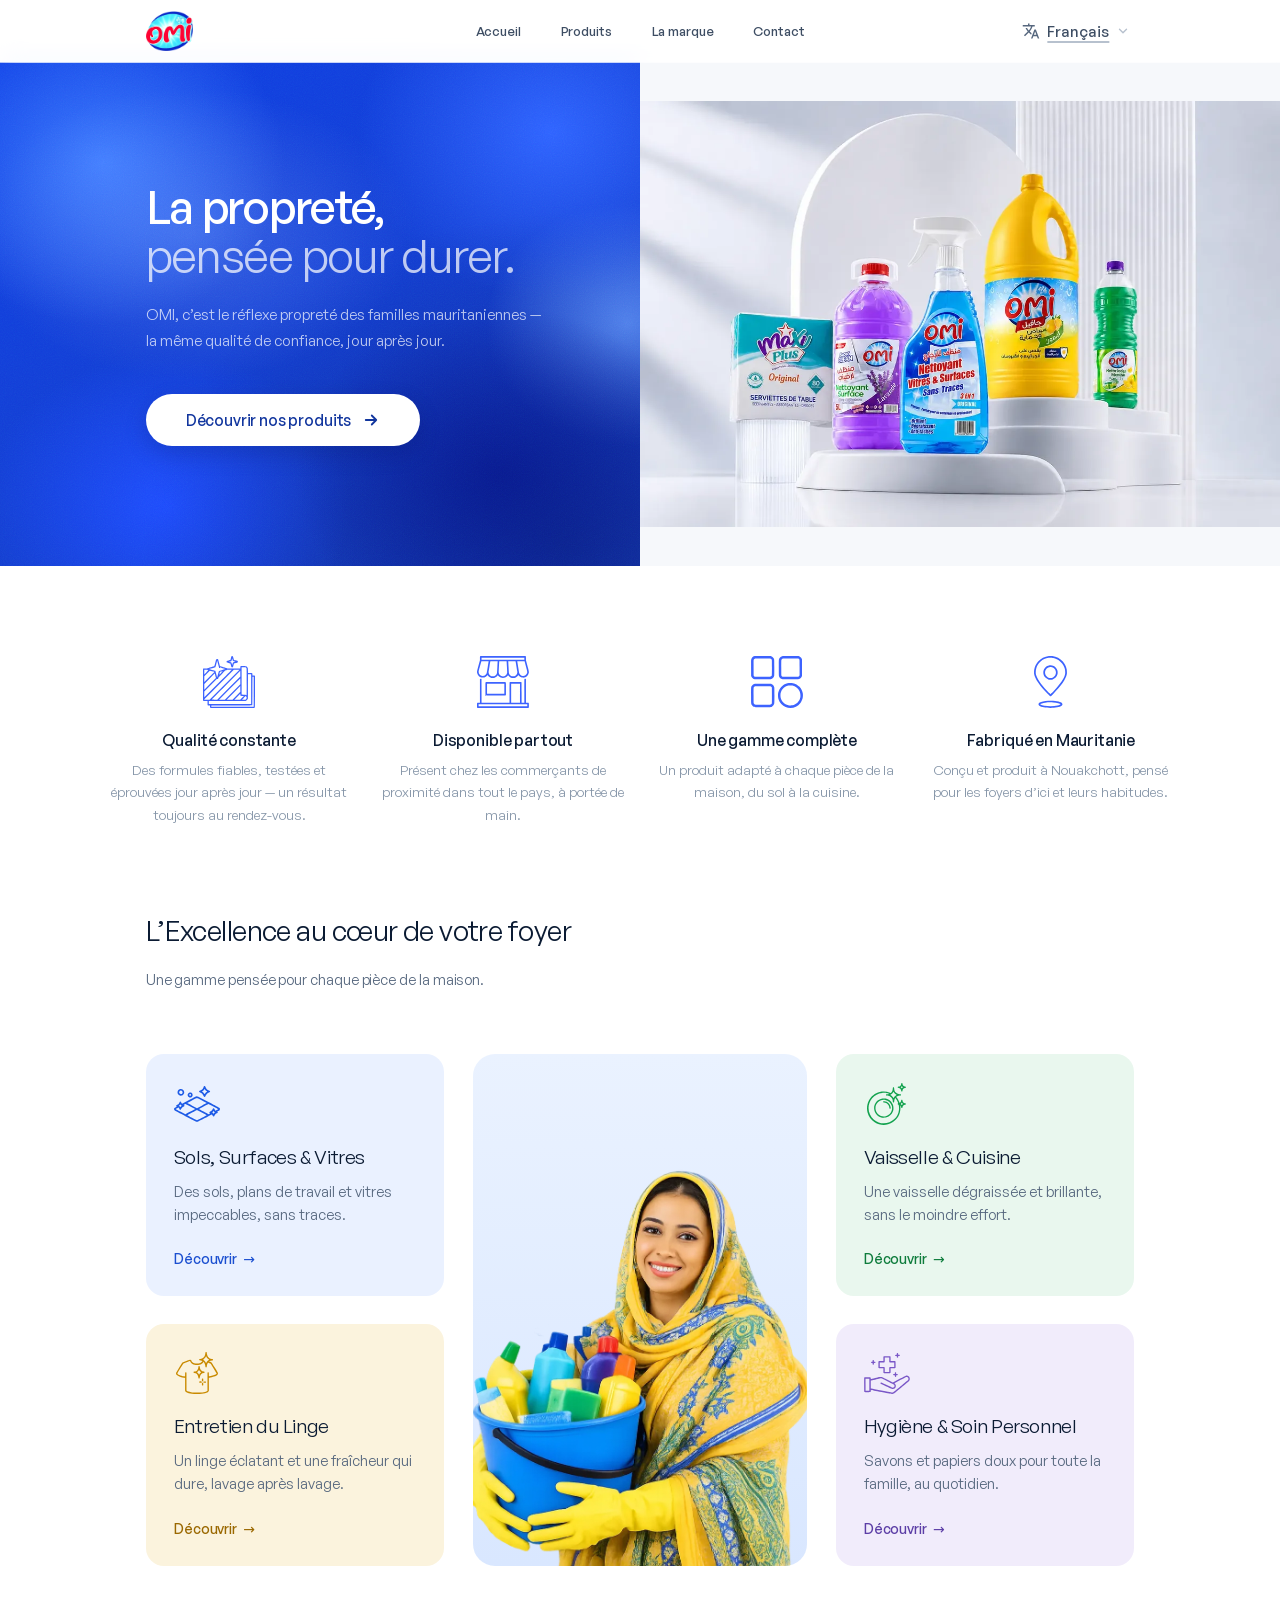
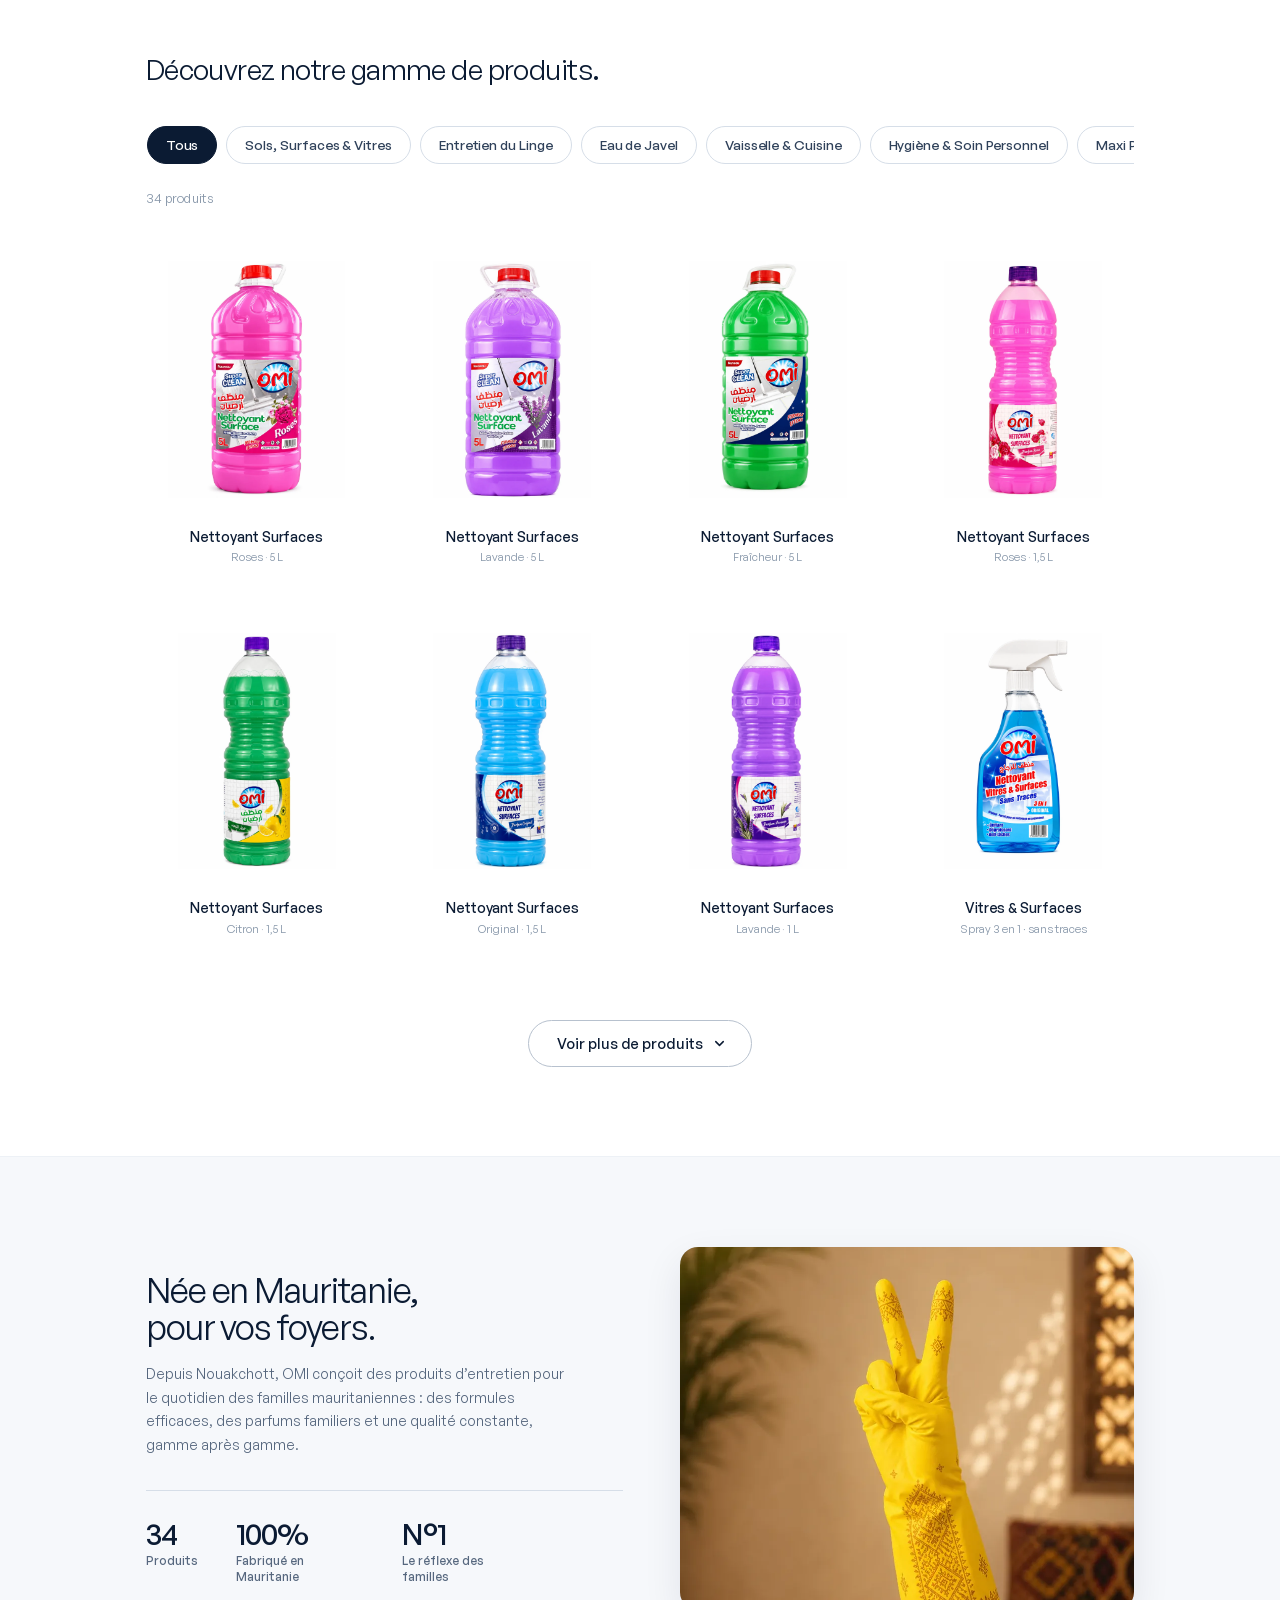
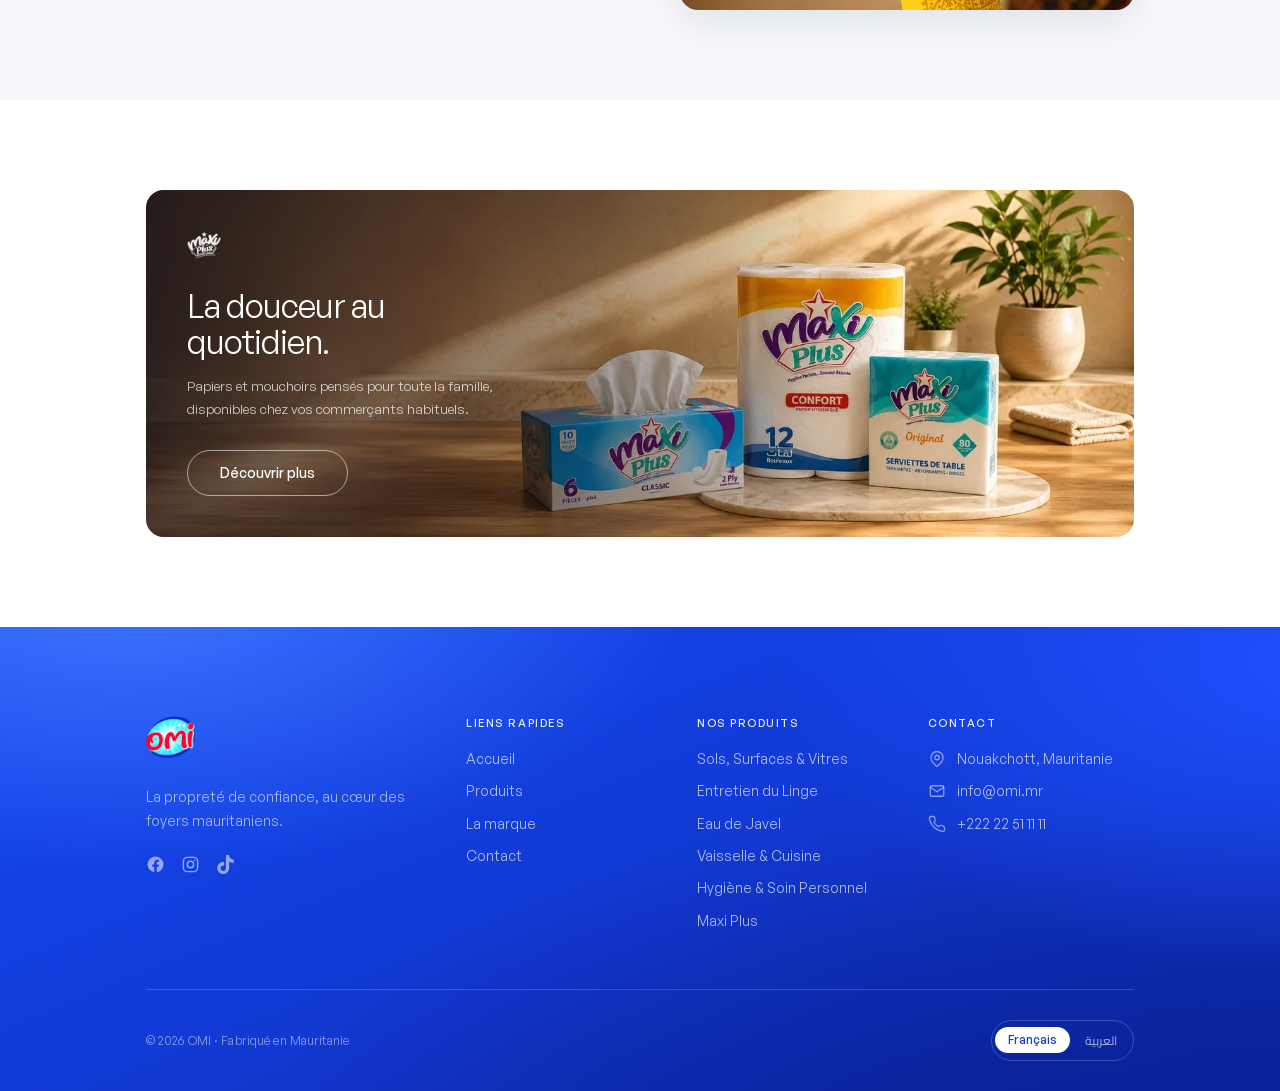
==== index.html @ 46e289f3 "Shelve the product page; move Caractéristiques onto the category pages PRODUCT PAGE -> _archive/ - g" ====
<!DOCTYPE html>
<html lang="fr">
<head>
<meta charset="utf-8">
<meta name="viewport" content="width=device-width, initial-scale=1">
<title>OMI — Accueil</title>
<!-- Fonts self-hosted (@font-face in styles.css). Cairo (Arabic) is subset by
     unicode-range and only downloads once AR is selected — FR visitors, who are
     the default, never fetch it. Removes the old render-blocking Google Fonts. -->
<link rel="preload" href="assets/fonts/general-sans-500.woff2?v=149" as="font" type="font/woff2" crossorigin>
<link rel="preload" href="assets/fonts/general-sans-600.woff2?v=149" as="font" type="font/woff2" crossorigin>
<link rel="preload" href="assets/hero-products.webp?v=149" as="image" fetchpriority="high">
<link rel="stylesheet" href="styles.css?v=149">
</head>
<body>

<!-- ================= NAVBAR ================= -->
<header class="site-header"><div class="wrap">
  <nav class="nav">
    <a href="#" class="nav-logo" aria-label="OMI"><img src="assets/omi-logo-transparent.webp" alt="OMI" width="240" height="203" style="height:40px;width:auto;display:block"></a>
    <div class="nav-links" id="nav-links">
      <a href="#"><span class="fr">Accueil</span><span class="ar">الرئيسية</span></a>
      <a href="#cats"><span class="fr">Produits</span><span class="ar">المنتجات</span></a>
      <a href="marque.html"><span class="fr">La marque</span><span class="ar">العلامة</span></a>
      <a href="contact.html"><span class="fr">Contact</span><span class="ar">اتصل بنا</span></a>
    </div>
    <div class="nav-right">
      <div class="lang" id="lang">
        <button class="lang-trigger" onclick="toggleLang(event)" aria-haspopup="true" aria-expanded="false">
          <svg class="globe" width="18" height="18" viewBox="0 0 24 24" fill="currentColor"><path d="M12.87 15.07l-2.54-2.51.03-.03A17.5 17.5 0 0 0 14.07 6H17V4h-7V2H8v2H1v2h11.17A15 15 0 0 1 9 11.35 15.3 15.3 0 0 1 6.69 8h-2A17 17 0 0 0 7.66 12.56L2.58 17.58 4 19l5-5 3.11 3.11.76-2.04zM18.5 10h-2L12 22h2l1.12-3h4.75L21 22h2l-4.5-12zm-2.62 7l1.62-4.33L19.12 17h-3.24z"/></svg>
          <span id="langLabel">Français</span>
          <svg class="chev" width="14" height="14" viewBox="0 0 24 24" fill="none" stroke="currentColor" stroke-width="2.4" stroke-linecap="round" stroke-linejoin="round"><path d="m6 9 6 6 6-6"/></svg>
        </button>
        <div class="lang-menu" role="menu">
          <button class="lang-opt on" id="opt-fr" onclick="setLang('fr')" role="menuitem">Français</button>
          <button class="lang-opt" id="opt-ar" onclick="setLang('ar')" role="menuitem">العربية</button>
        </div>
      </div>
      <button class="nav-toggle" id="navToggle" aria-label="Menu" aria-expanded="false" aria-controls="nav-links" onclick="toggleMenu(event)"><span></span><span></span><span></span></button>
    </div>
  </nav>
</div></header>

<!-- ================= HERO ================= -->
<section class="hero">
  <div class="hero-copy">
    <div class="inner">
      <h1>
        <span class="fr">La propreté,<br><span class="hl">pensée pour durer.</span></span>
        <span class="ar">النظافة،<br><span class="hl">مصمّمة لتدوم.</span></span>
      </h1>
      <p class="lead">
        <span class="fr">OMI, c’est le réflexe propreté des familles mauritaniennes — la même qualité de confiance, jour après jour.</span>
        <span class="ar">أومي هي عادة النظافة لدى العائلات الموريتانية — الجودة نفسها التي تثق بها، يومًا بعد يوم.</span>
      </p>
      <div class="hero-actions">
        <a href="#cats" class="btn btn-primary"><span class="fr">Découvrir nos produits</span><span class="ar">اكتشف منتجاتنا</span>
          <svg width="18" height="18" viewBox="0 0 24 24" fill="none" stroke="currentColor" stroke-width="2.4" stroke-linecap="round" stroke-linejoin="round"><path d="M5 12h14m-6-6 6 6-6 6"/></svg></a>
      </div>
    </div>
  </div>
  <div class="hero-visual">
    <picture>
      <img class="hero-photo" src="assets/hero-products.webp?v=149" alt="Gamme de produits OMI"
           width="1200" height="799" fetchpriority="high" decoding="async">
    </picture>
  </div>
</section>

<!-- ================= TRUST STRIP (peek carousel on mobile, row on desktop) ================= -->
<section class="trust">
  <div class="trust-inner">
    <div class="trust-track" id="trustTrack">

      <div class="trust-card">
        <span class="trust-icon ti-quality" role="img" aria-label="Qualité constante"></span>
        <h3><span class="fr">Qualité constante</span><span class="ar">جودة ثابتة</span></h3>
        <p><span class="fr">Des formules fiables, testées et éprouvées jour après jour — un résultat toujours au rendez-vous.</span><span class="ar">تركيبات موثوقة، مُختبرة يوماً بعد يوم — نتيجة تكون دائماً في الموعد.</span></p>
      </div>

      <div class="trust-card">
        <span class="trust-icon ti-avail" role="img" aria-label="Disponible partout"></span>
        <h3><span class="fr">Disponible partout</span><span class="ar">متوفّر في كل مكان</span></h3>
        <p><span class="fr">Présent chez les commerçants de proximité dans tout le pays, à portée de main.</span><span class="ar">متوفّر لدى تجار الأحياء في جميع أنحاء البلاد، في متناول يدك.</span></p>
      </div>

      <div class="trust-card">
        <span class="trust-icon ti-range" role="img" aria-label="Une gamme complète"></span>
        <h3><span class="fr">Une gamme complète</span><span class="ar">تشكيلة متكاملة</span></h3>
        <p><span class="fr">Un produit adapté à chaque pièce de la maison, du sol à la cuisine.</span><span class="ar">منتج يناسب كل غرفة في المنزل، من الأرضيات إلى المطبخ.</span></p>
      </div>

      <div class="trust-card">
        <span class="trust-icon ti-made" role="img" aria-label="Fabriqué en Mauritanie"></span>
        <h3><span class="fr">Fabriqué en Mauritanie</span><span class="ar">صناعة موريتانية</span></h3>
        <p><span class="fr">Conçu et produit à Nouakchott, pensé pour les foyers d’ici et leurs habitudes.</span><span class="ar">مصمّم ومُنتَج في نواكشوط، لبيوت هذه الأرض وعاداتها اليومية.</span></p>
      </div>

    </div>
    <div class="trust-dots" id="trustDots" role="tablist" aria-label="Carousel">
      <button class="trust-dot on" data-i="0" role="tab" aria-label="1" aria-selected="true"></button>
      <button class="trust-dot" data-i="1" role="tab" aria-label="2" aria-selected="false"></button>
      <button class="trust-dot" data-i="2" role="tab" aria-label="3" aria-selected="false"></button>
      <button class="trust-dot" data-i="3" role="tab" aria-label="4" aria-selected="false"></button>
    </div>
  </div>
</section>

<!-- ================= SERVICES / CATEGORIES ================= -->
<section class="services"><div class="wrap">
  <h2><span class="fr">L’Excellence au cœur de votre foyer</span><span class="ar">التميّز في قلب منزلك</span></h2>
  <div class="services-eyebrow"><span class="fr">Une gamme pensée pour chaque pièce de la maison.</span><span class="ar">تشكيلة مصمّمة لكل غرفة في المنزل.</span></div>

  <div class="services-grid">
    <div class="svc-col">
      <div class="svc-card c-blue">
        <span class="svc-icon ic-floor" role="img" aria-label="Sols, surfaces et vitres"></span>
        <h3><span class="fr">Sols, Surfaces &amp; Vitres</span><span class="ar">الأرضيات والأسطح والزجاج</span></h3>
        <p><span class="fr">Des sols, plans de travail et vitres impeccables, sans traces.</span><span class="ar">أرضيات وأسطح وزجاج نظيفة تمامًا، بدون آثار.</span></p>
        <a href="categorie.html?cat=sols-surfaces-vitres" class="svc-more"><span class="fr">Découvrir</span><span class="ar">اكتشف</span></a>
      </div>
      <div class="svc-card c-gold">
        <span class="svc-icon ic-linge" role="img" aria-label="Entretien du linge"></span>
        <h3><span class="fr">Entretien du Linge</span><span class="ar">العناية بالملابس</span></h3>
        <p><span class="fr">Un linge éclatant et une fraîcheur qui dure, lavage après lavage.</span><span class="ar">غسيل ناصع ونضارة تدوم، غسلة بعد غسلة.</span></p>
        <a href="categorie.html?cat=entretien-du-linge" class="svc-more"><span class="fr">Découvrir</span><span class="ar">اكتشف</span></a>
      </div>
    </div>

    <div class="svc-center">
      <img src="assets/woman-bucket.webp" alt="Femme mauritanienne tenant un seau de produits OMI" width="757" height="900" loading="lazy" decoding="async">
    </div>

    <div class="svc-col">
      <div class="svc-card c-green">
        <span class="svc-icon ic-vaisselle" role="img" aria-label="Vaisselle et cuisine"></span>
        <h3><span class="fr">Vaisselle &amp; Cuisine</span><span class="ar">الأواني والمطبخ</span></h3>
        <p><span class="fr">Une vaisselle dégraissée et brillante, sans le moindre effort.</span><span class="ar">أوانٍ نظيفة ولامعة، دون أي مجهود.</span></p>
        <a href="categorie.html?cat=vaisselle-cuisine" class="svc-more"><span class="fr">Découvrir</span><span class="ar">اكتشف</span></a>
      </div>
      <div class="svc-card c-lavender">
        <span class="svc-icon ic-hygiene" role="img" aria-label="Hygiène et soin personnel"></span>
        <h3><span class="fr">Hygiène &amp; Soin Personnel</span><span class="ar">النظافة والعناية الشخصية</span></h3>
        <p><span class="fr">Savons et papiers doux pour toute la famille, au quotidien.</span><span class="ar">صابون وورق ناعم لكل أفراد العائلة، كل يوم.</span></p>
        <a href="categorie.html?cat=hygiene-soin-personnel" class="svc-more"><span class="fr">Découvrir</span><span class="ar">اكتشف</span></a>
      </div>
    </div>
  </div>
</div></section>

<!-- ================= PRODUCT RANGE (filter + cards rendered from data.js) ================= -->
<section class="range" id="cats"><div class="wrap">
  <h2><span class="fr">Découvrez notre gamme de produits.</span><span class="ar">اكتشف تشكيلة منتجاتنا.</span></h2>

  <div class="tabs" id="tabs" role="tablist"></div>

  <p class="range-count" id="rangeCount"></p>

  <div id="panels"></div>
</div></section>

<!-- ================= SHOWCASE — La marque OMI ================= -->
<section class="showcase">
  <div class="wrap">
    <div class="showcase-grid">
      <div class="showcase-copy">
        <h2><span class="fr">Née en Mauritanie,<br>pour vos foyers.</span><span class="ar">وُلدت في موريتانيا،<br>من أجل بيوتكم.</span></h2>
        <p class="body"><span class="fr">Depuis Nouakchott, OMI conçoit des produits d’entretien pour le quotidien des familles mauritaniennes : des formules efficaces, des parfums familiers et une qualité constante, gamme après gamme.</span><span class="ar">من نواكشوط، تصمّم أومي منتجات عناية ليوميات العائلات الموريتانية: تركيبات فعّالة، وعطور مألوفة، وجودة ثابتة، تشكيلةً بعد تشكيلة.</span></p>
        <div class="brand-stats">
          <div class="stat">
            <span class="stat-num" id="statCount">31</span>
            <span class="stat-label"><span class="fr">Produits</span><span class="ar">منتج</span></span>
          </div>
          <div class="stat">
            <span class="stat-num">100%</span>
            <span class="stat-label"><span class="fr">Fabriqué en Mauritanie</span><span class="ar">صناعة موريتانية</span></span>
          </div>
          <div class="stat">
            <span class="stat-num">N°1</span>
            <span class="stat-label"><span class="fr">Le réflexe des familles</span><span class="ar">خيار العائلات</span></span>
          </div>
        </div>
      </div>
      <div class="showcase-photo">
        <img src="assets/glove-peace.webp" alt="Gant de ménage jaune à motif traditionnel, utilisé pour l’entretien de la maison" width="900" height="900" loading="lazy" decoding="async">
      </div>
    </div>
  </div>
</section>

<!-- ========== MAXIPLUS — contained sibling-brand banner ========== -->
<section class="mx"><div class="wrap">
  <div class="mx-banner">
    <div class="mx-copy">
      <img class="mx-logo" src="assets/maxiplus-logo.webp" alt="Maxiplus" width="180" height="146" loading="lazy" decoding="async">
      <h2><span class="fr">La douceur au quotidien.</span><span class="ar">نعومة كل يوم.</span></h2>
      <p><span class="fr">Papiers et mouchoirs pensés pour toute la famille, disponibles chez vos commerçants habituels.</span><span class="ar">ورق ومناديل مصمّمة لكل العائلة، متوفّرة لدى تجاركم المعتادين.</span></p>
      <a href="categorie.html?cat=maxiplus" class="btn mx-btn"><span class="fr">Découvrir plus</span><span class="ar">اكتشف المزيد</span></a>
    </div>
    <div class="mx-media" aria-hidden="true"></div>
  </div>
</div></section>

<!-- ================= FOOTER ================= -->
<footer class="footer"><div class="wrap">
  <div class="foot-main">

    <div class="foot-brand">
      <a href="#" class="foot-logo" aria-label="OMI"><img src="assets/omi-logo-transparent.webp" alt="OMI" width="240" height="203" loading="lazy"></a>
      <p class="foot-tag"><span class="fr">La propreté de confiance, au cœur des foyers mauritaniens.</span><span class="ar">نظافة موثوقة، في قلب البيوت الموريتانية.</span></p>
      <div class="foot-social">
        <a href="https://web.facebook.com/profile.php?id=61557716205802&amp;mibextid=LQQJ4d&amp;_rdc=1&amp;_rdr" target="_blank" rel="noopener noreferrer" aria-label="Facebook"><svg viewBox="0 0 24 24" fill="currentColor"><path d="M22 12a10 10 0 1 0-11.56 9.88v-6.99H7.9V12h2.54V9.8c0-2.5 1.49-3.89 3.77-3.89 1.09 0 2.24.2 2.24.2v2.46h-1.26c-1.24 0-1.63.77-1.63 1.56V12h2.78l-.45 2.89h-2.33v6.99A10 10 0 0 0 22 12z"/></svg></a>
        <a href="https://www.instagram.com/omiibdaemr" target="_blank" rel="noopener noreferrer" aria-label="Instagram"><svg viewBox="0 0 24 24" fill="none" stroke="currentColor" stroke-width="1.8"><rect x="3" y="3" width="18" height="18" rx="5"/><circle cx="12" cy="12" r="4"/><circle cx="17.4" cy="6.6" r="1" fill="currentColor" stroke="none"/></svg></a>
        <a href="https://www.tiktok.com/@omirim1" target="_blank" rel="noopener noreferrer" aria-label="TikTok"><svg viewBox="0 0 24 24" fill="currentColor"><path d="M12.525.02c1.31-.02 2.61-.01 3.91-.02.08 1.53.63 3.09 1.75 4.17 1.12 1.11 2.7 1.62 4.24 1.79v4.03c-1.44-.05-2.89-.35-4.2-.97-.57-.26-1.1-.59-1.62-.93-.01 2.92.01 5.84-.02 8.75-.08 1.4-.54 2.79-1.35 3.94-1.31 1.92-3.58 3.17-5.91 3.21-1.43.08-2.86-.31-4.08-1.03-2.02-1.19-3.44-3.37-3.65-5.71-.02-.5-.03-1-.01-1.49.18-1.9 1.12-3.72 2.58-4.96 1.66-1.44 3.98-2.13 6.15-1.72.02 1.48-.04 2.96-.04 4.44-.99-.32-2.15-.23-3.02.37-.63.41-1.11 1.04-1.36 1.75-.21.51-.15 1.07-.14 1.61.24 1.64 1.82 3.02 3.5 2.87 1.12-.01 2.19-.66 2.77-1.61.19-.33.4-.67.41-1.06.1-1.79.06-3.57.07-5.36.01-4.03-.01-8.05.02-12.07z"/></svg></a>
      </div>
    </div>

    <div class="foot-col">
      <h4><span class="fr">Liens rapides</span><span class="ar">روابط سريعة</span></h4>
      <ul>
        <li><a href="#"><span class="fr">Accueil</span><span class="ar">الرئيسية</span></a></li>
        <li><a href="#cats"><span class="fr">Produits</span><span class="ar">المنتجات</span></a></li>
        <li><a href="marque.html"><span class="fr">La marque</span><span class="ar">العلامة</span></a></li>
        <li><a href="contact.html"><span class="fr">Contact</span><span class="ar">اتصل بنا</span></a></li>
      </ul>
    </div>

    <div class="foot-col">
      <h4><span class="fr">Nos produits</span><span class="ar">منتجاتنا</span></h4>
      <ul>
        <li><a href="#cats" onclick="gotoCat(1)"><span class="fr">Sols, Surfaces &amp; Vitres</span><span class="ar">الأرضيات والأسطح والزجاج</span></a></li>
        <li><a href="#cats" onclick="gotoCat(2)"><span class="fr">Entretien du Linge</span><span class="ar">العناية بالملابس</span></a></li>
        <li><a href="#cats" onclick="gotoCat(3)"><span class="fr">Eau de Javel</span><span class="ar">ماء جافيل</span></a></li>
        <li><a href="#cats" onclick="gotoCat(4)"><span class="fr">Vaisselle &amp; Cuisine</span><span class="ar">الأواني والمطبخ</span></a></li>
        <li><a href="#cats" onclick="gotoCat(5)"><span class="fr">Hygiène &amp; Soin Personnel</span><span class="ar">النظافة والعناية الشخصية</span></a></li>
        <li><a href="#cats" onclick="gotoCat(6)"><span class="fr">Maxi Plus</span><span class="ar">ماكسي بلس</span></a></li>
      </ul>
    </div>

    <div class="foot-col foot-col-contact">
      <h4><span class="fr">Contact</span><span class="ar">اتصل بنا</span></h4>
      <ul>
        <li class="foot-ci">
          <span class="foot-ci-ic"><svg viewBox="0 0 24 24" fill="none" stroke="currentColor" stroke-width="1.7" stroke-linecap="round" stroke-linejoin="round"><path d="M20 10c0 6-8 12-8 12s-8-6-8-12a8 8 0 0 1 16 0z"/><circle cx="12" cy="10" r="3"/></svg></span>
          <span class="fr">Nouakchott, Mauritanie</span><span class="ar">نواكشوط، موريتانيا</span>
        </li>
        <li class="foot-ci">
          <span class="foot-ci-ic"><svg viewBox="0 0 24 24" fill="none" stroke="currentColor" stroke-width="1.7" stroke-linecap="round" stroke-linejoin="round"><rect x="3" y="5" width="18" height="14" rx="2"/><path d="m3 7 9 6 9-6"/></svg></span>
          <a href="mailto:info@omi.mr" dir="ltr">info@omi.mr</a>
        </li>
        <li class="foot-ci">
          <span class="foot-ci-ic"><svg viewBox="0 0 24 24" fill="none" stroke="currentColor" stroke-width="1.7" stroke-linecap="round" stroke-linejoin="round"><path d="M22 16.9v3a2 2 0 0 1-2.2 2 19.8 19.8 0 0 1-8.6-3.1 19.5 19.5 0 0 1-6-6A19.8 19.8 0 0 1 2 4.2 2 2 0 0 1 4 2h3a2 2 0 0 1 2 1.7c.1.9.3 1.8.6 2.6a2 2 0 0 1-.5 2.1L8 9.6a16 16 0 0 0 6 6l1.2-1.1a2 2 0 0 1 2.1-.5c.8.3 1.7.5 2.6.6a2 2 0 0 1 1.7 2z"/></svg></span>
          <a href="tel:+22222511111" dir="ltr">+222 22 51 11 11</a>
        </li>
      </ul>
    </div>

  </div>

  <div class="foot-bar">
    <p class="foot-copy"><span class="fr">© 2026 OMI · Fabriqué en Mauritanie</span><span class="ar">© 2026 أومي · صناعة موريتانية</span></p>
    <div class="foot-bar-right">
      <div class="foot-lang">
        <button id="foot-fr" class="on" onclick="setLang('fr')">Français</button>
        <button id="foot-ar" onclick="setLang('ar')">العربية</button>
      </div>
    </div>
  </div>
</div></footer>

<script src="data.js?v=149"></script>
<script src="app.js?v=149"></script>
</body>
</html>
---- styles.css ----
/* General Sans — self-hosted from our own domain (Fontshare CDN is unreliable
   on some networks). ?v query busts any stale/failed font cache. */
@font-face{font-family:'General Sans';src:url('assets/fonts/general-sans-400.woff2?v=149') format('woff2');font-weight:400;font-style:normal;font-display:swap}
@font-face{font-family:'General Sans';src:url('assets/fonts/general-sans-500.woff2?v=149') format('woff2');font-weight:500;font-style:normal;font-display:swap}
@font-face{font-family:'General Sans';src:url('assets/fonts/general-sans-600.woff2?v=149') format('woff2');font-weight:600;font-style:normal;font-display:swap}
@font-face{font-family:'General Sans';src:url('assets/fonts/general-sans-700.woff2?v=149') format('woff2');font-weight:700;font-style:normal;font-display:swap}

/* Cairo (Arabic) — self-hosted variable font, was a render-blocking Google Fonts
   request on every page (including FR, which never uses it). 3 subset files;
   font-weight range 400 700 = the weights we actually use. */
@font-face{font-family:'Cairo';src:url('assets/fonts/cairo-arabic.woff2?v=149') format('woff2');font-weight:400 700;font-style:normal;font-display:swap;unicode-range:U+0600-06FF,U+0750-077F,U+0870-088E,U+0890-0891,U+0897-08E1,U+08E3-08FF,U+200C-200E,U+2010-2011,U+204F,U+2E41,U+FB50-FDFF,U+FE70-FE74,U+FE76-FEFC,U+102E0-102FB,U+10E60-10E7E,U+10EC2-10EC4,U+10EFC-10EFF,U+1EE00-1EE03,U+1EE05-1EE1F,U+1EE21-1EE22,U+1EE24,U+1EE27,U+1EE29-1EE32,U+1EE34-1EE37,U+1EE39,U+1EE3B,U+1EE42,U+1EE47,U+1EE49,U+1EE4B,U+1EE4D-1EE4F,U+1EE51-1EE52,U+1EE54,U+1EE57,U+1EE59,U+1EE5B,U+1EE5D,U+1EE5F,U+1EE61-1EE62,U+1EE64,U+1EE67-1EE6A,U+1EE6C-1EE72,U+1EE74-1EE77,U+1EE79-1EE7C,U+1EE7E,U+1EE80-1EE89,U+1EE8B-1EE9B,U+1EEA1-1EEA3,U+1EEA5-1EEA9,U+1EEAB-1EEBB,U+1EEF0-1EEF1}
@font-face{font-family:'Cairo';src:url('assets/fonts/cairo-latin.woff2?v=149') format('woff2');font-weight:400 700;font-style:normal;font-display:swap;unicode-range:U+0000-00FF,U+0131,U+0152-0153,U+02BB-02BC,U+02C6,U+02DA,U+02DC,U+0304,U+0308,U+0329,U+2000-206F,U+20AC,U+2122,U+2191,U+2193,U+2212,U+2215,U+FEFF,U+FFFD}
@font-face{font-family:'Cairo';src:url('assets/fonts/cairo-latin-ext.woff2?v=149') format('woff2');font-weight:400 700;font-style:normal;font-display:swap;unicode-range:U+0100-02BA,U+02BD-02C5,U+02C7-02CC,U+02CE-02D7,U+02DD-02FF,U+0304,U+0308,U+0329,U+1D00-1DBF,U+1E00-1E9F,U+1EF2-1EFF,U+2020,U+20A0-20AB,U+20AD-20C0,U+2113,U+2C60-2C7F,U+A720-A7FF}

:root{
  --ink-900:#0B1B33; --ink-700:#2F415A; --ink-600:#3d4d63; --ink-500:#56677E;
  --ink-400:#8595a8; --ink-300:#B7C1CE; --ink-200:#D6DEE8; --ink-100:#EDF1F6; --ink-50:#F6F8FB;
  --omi-navy:#0C1FB8; --omi-red:#ED0334; --omi-cyan:#17B7E6; --omi-cyan-deep:#0E8FC4;
  --font:'Cairo',system-ui,'Segoe UI',sans-serif;
  --font-display:'General Sans','Cairo',system-ui,sans-serif;
  --radius-sm:8px; --radius-md:14px; --radius-lg:20px; --radius-pill:999px;
  --shadow-sm:0 2px 10px rgba(11,27,51,.06);
  --shadow-md:0 12px 30px rgba(11,27,51,.10);
  --shadow-lg:0 20px 50px rgba(11,27,51,.12);
  --dur-fast:140ms; --dur-base:240ms; --ease-out:cubic-bezier(.22,.61,.36,1);
  --nav-h:62px;
  /* consistent vertical rhythm between sections */
  --sec:clamp(64px,7vw,108px);
}
*{box-sizing:border-box;-webkit-tap-highlight-color:transparent}
html{scroll-behavior:smooth;overflow-x:hidden}
body{margin:0;padding-top:var(--nav-h);font-family:var(--font);color:var(--ink-700);background:#fff;-webkit-font-smoothing:antialiased;overflow-x:hidden}
.wrap{max-width:1520px;margin:0 auto;padding:0 clamp(24px,11.38vw,173px)}
a{text-decoration:none;color:var(--omi-navy)}
a:hover{color:var(--omi-cyan-deep)}
.ar{display:none}
[dir="rtl"] .fr{display:none}
[dir="rtl"] .ar{display:inline}

/* ================= NAVBAR ================= */
.site-header{position:fixed;top:0;left:0;right:0;z-index:100;background:rgba(255,255,255,.55);backdrop-filter:blur(12px) saturate(1.4);-webkit-backdrop-filter:blur(12px) saturate(1.4);border-bottom:1px solid transparent;transform:translateY(0);transition:transform .45s cubic-bezier(.16,1,.3,1),background .35s,border-color .35s,box-shadow .35s}
.site-header.hide{transform:translateY(-100%)}
.site-header.scrolled{background:rgba(255,255,255,.82);border-bottom-color:var(--ink-100);box-shadow:var(--shadow-sm)}
.nav{display:grid;grid-template-columns:1fr auto 1fr;align-items:center;height:var(--nav-h);gap:24px;direction:ltr}
/* Arabic: mirror the whole bar — logo to the right, lang + burger to the left.
   justify-self start/end are logical, so they follow automatically. */
[dir="rtl"] .nav{direction:rtl}
.nav-logo{justify-self:start;display:inline-flex}
.nav-links{justify-self:center;display:flex;gap:40px;align-items:center;font-family:var(--font-display);font-weight:500;font-size:13px;letter-spacing:-.01em}
[dir="rtl"] .nav-links{font-family:var(--font);font-weight:500;font-size:14px}
.nav-links a{color:var(--ink-600);transition:color var(--dur-fast) var(--ease-out)}
.nav-links a:hover{color:var(--omi-navy)}
.nav-m{display:none}                 /* rich drawer extras: mobile-only */
.nav-m-sub,.nav-m-caret{display:none}/* accordion parts: mobile-only */
html.nav-locked{overflow:hidden}     /* freeze the page while the drawer is open */
@keyframes navItemIn{from{opacity:0;transform:translateY(10px)}to{opacity:1;transform:none}}
.nav-right{justify-self:end;display:flex;align-items:center;gap:10px}
.lang{position:relative;font-family:var(--font-display)}
.lang-trigger{display:inline-flex;align-items:center;gap:7px;background:transparent;border:0;padding:8px 4px;cursor:pointer;font-family:inherit;font-weight:500;font-size:15px;color:var(--ink-600);transition:color var(--dur-fast) var(--ease-out)}
.lang-trigger:hover,.lang.open .lang-trigger{color:var(--ink-900)}
.lang-trigger #langLabel{text-decoration:underline;text-underline-offset:4px;text-decoration-thickness:1.5px;text-decoration-color:var(--ink-300)}
.lang-trigger:hover #langLabel{text-decoration-color:var(--omi-navy)}
.lang-trigger .globe{color:var(--ink-500);flex:none}
.lang-trigger .chev{color:var(--ink-300);transition:transform var(--dur-base) var(--ease-out)}
.lang.open .lang-trigger .chev{transform:rotate(180deg)}
.lang-menu{position:absolute;top:calc(100% + 12px);inset-inline-end:0;min-width:150px;background:#fff;border:1px solid var(--ink-100);border-radius:var(--radius-md);box-shadow:var(--shadow-lg);padding:5px;opacity:0;visibility:hidden;transform:translateY(-6px);transform-origin:top var(--menu-origin,right);transition:opacity var(--dur-base) var(--ease-out),transform var(--dur-base) var(--ease-out),visibility var(--dur-base)}
.lang.open .lang-menu{opacity:1;visibility:visible;transform:translateY(0)}
.lang-opt{display:flex;width:100%;align-items:center;padding:9px 12px;border:0;background:transparent;border-radius:var(--radius-sm);cursor:pointer;font-family:inherit;font-weight:500;font-size:14.5px;color:var(--ink-600);text-align:start;transition:background var(--dur-fast),color var(--dur-fast)}
.lang-opt:hover{background:var(--ink-50);color:var(--ink-900)}
.lang-opt.on{color:var(--ink-900);font-weight:500}
[dir="rtl"] .lang-menu{--menu-origin:left}
/* hamburger toggle — hidden on desktop, shown on mobile */
.nav-toggle{display:none;position:relative;width:40px;height:40px;flex:none;border:0;background:transparent;
  cursor:pointer;padding:0;align-items:center;justify-content:center}
.nav-toggle span{position:absolute;left:9px;right:9px;height:2px;border-radius:2px;background:var(--ink-700);
  transition:transform var(--dur-base) var(--ease-out),opacity var(--dur-fast) var(--ease-out)}
.nav-toggle span:nth-child(1){top:13px}
.nav-toggle span:nth-child(2){top:19px}
.nav-toggle span:nth-child(3){top:25px}
.site-header.menu-open .nav-toggle span:nth-child(1){transform:translateY(6px) rotate(45deg)}
.site-header.menu-open .nav-toggle span:nth-child(2){opacity:0}
.site-header.menu-open .nav-toggle span:nth-child(3){transform:translateY(-6px) rotate(-45deg)}

/* ================= HERO (single continuous canvas — blue dissolves into white) ================= */
.hero{position:relative;display:grid;grid-template-columns:1fr 1fr;direction:ltr;
  min-height:clamp(420px,56vh,600px)}

/* left: premium royal-blue copy panel */
.hero-copy{position:relative;overflow:hidden;display:flex;flex-direction:column;justify-content:center;
  background-color:#173DBF;
  background-image:
    radial-gradient(46% 52% at 16% 20%, #3A78FF 0%, rgba(58,120,255,0) 62%),
    radial-gradient(50% 55% at 86% 14%, #2E63FF 0%, rgba(46,99,255,0) 60%),
    radial-gradient(55% 58% at 78% 82%, #0B1FA8 0%, rgba(11,31,168,0) 58%),
    radial-gradient(48% 50% at 26% 88%, #1E4DFF 0%, rgba(30,77,255,0) 60%),
    radial-gradient(40% 44% at 98% 52%, #5A90FF 0%, rgba(90,144,255,0) 55%),
    linear-gradient(150deg,#0F3FE6 0%,#173DBF 100%);
  color:#fff;
  padding-top:clamp(56px,7vw,76px);padding-bottom:clamp(56px,7vw,76px);
  padding-right:clamp(40px,4vw,72px);
  padding-left:calc(max((100vw - 1520px) / 2, 0px) + clamp(24px,11.38vw,173px))}
[dir="rtl"] .hero-copy{direction:rtl;text-align:right}
/* Arabic: mirror the two panels — copy on the right, photo on the left.
   (.hero forces direction:ltr, so RTL has to opt back in.) */
[dir="rtl"] .hero{direction:rtl}
@media(min-width:1024px){
  /* mirror the copy panel's asymmetric gutter so the text still lines up
     with the site's content edge, now on the right */
  [dir="rtl"] .hero-copy{
    padding-right:calc(max((100vw - 1520px) / 2, 0px) + clamp(24px,11.38vw,173px));
    padding-left:clamp(40px,4vw,72px)}
  /* mirror the photo crop to keep the same composition after the flip */
  [dir="rtl"] .hero-photo{object-position:36% center}
}
@media(max-width:1023px){
  /* stacked layout: keep the copy centred like the French version */
  [dir="rtl"] .hero-copy{text-align:center}
}
/* soft light bloom behind headline */
.hero-copy::before{content:"";position:absolute;inset:0;pointer-events:none;z-index:0;
  background:
    radial-gradient(58% 48% at 30% 34%, rgba(150,185,255,.28) 0%, rgba(150,185,255,0) 60%),
    radial-gradient(120% 120% at 88% 96%, rgba(4,17,92,.42) 0%, rgba(4,17,92,0) 55%)}
/* ambient vignette + fine grain */
.hero-copy::after{content:"";position:absolute;inset:0;pointer-events:none;z-index:1;
  background-image:
    radial-gradient(130% 130% at 50% 50%, rgba(0,0,0,0) 62%, rgba(3,13,74,.30) 100%),
    url("data:image/svg+xml,%3Csvg xmlns='http://www.w3.org/2000/svg' width='140' height='140'%3E%3Cfilter id='n'%3E%3CfeTurbulence type='fractalNoise' baseFrequency='0.9' numOctaves='2' stitchTiles='stitch'/%3E%3C/filter%3E%3Crect width='100%25' height='100%25' filter='url(%23n)' opacity='0.5'/%3E%3C/svg%3E");
  background-size:auto, 140px 140px;
  mix-blend-mode:soft-light;opacity:.5}
.hero-copy .inner{position:relative;z-index:3;width:100%;max-width:440px;display:flex;flex-direction:column}
.hero-copy .hero-actions{margin-top:clamp(30px,3.2vw,40px)}
.hero-copy h1{font-family:var(--font-display);font-weight:500;font-size:clamp(38px,3.6vw,54px);line-height:1.06;letter-spacing:-.028em;color:#fff;margin:0}
.hero-copy h1 .hl{color:#fff;opacity:.72;font-weight:400}
[dir="rtl"] .hero-copy h1{font-family:var(--font);font-weight:500;line-height:1.2;letter-spacing:-.01em}
.hero-copy .lead{font-family:var(--font-display);font-size:clamp(15px,.95vw,16.5px);font-weight:400;line-height:1.72;color:rgba(255,255,255,.72);margin:22px 0 0;max-width:400px}
[dir="rtl"] .hero-copy .lead{font-family:var(--font);margin-inline:0}
.btn{font-family:var(--font-display);font-weight:500;font-size:15.5px;letter-spacing:-.01em;white-space:nowrap;border-radius:9999px;cursor:pointer;border:0;padding:15px 40px;display:inline-flex;align-items:center;gap:11px;transition:transform .4s var(--ease-out),box-shadow .4s var(--ease-out)}
[dir="rtl"] .btn{font-family:var(--font)}
.btn:focus-visible{outline:3px solid rgba(255,255,255,.7);outline-offset:4px}
.btn-primary{background:#fff;color:#12369E;box-shadow:0 8px 22px rgba(4,12,74,.18);transition:transform .4s var(--ease-out),box-shadow .4s var(--ease-out),background-color .4s var(--ease-out),color .4s var(--ease-out)}
.btn-primary:hover{transform:translateY(-2px);background:#E7ECFF;color:#12369E;box-shadow:0 14px 32px rgba(4,12,74,.20)}
.btn svg{flex:none;display:block;transition:transform .4s var(--ease-out)}
.btn-primary:hover svg{transform:translateX(3px)}
[dir="rtl"] .btn svg{transform:scaleX(-1)}
[dir="rtl"] .btn-primary:hover svg{transform:scaleX(-1) translateX(3px)}

/* right: product photo */
.hero-visual{position:relative;overflow:hidden;background:var(--ink-50);display:flex;align-items:center;justify-content:center}
.hero-photo{width:100%;height:100%;object-fit:cover;object-position:64% center;display:block}
@media(prefers-reduced-motion:reduce){.site-header{transition:none}}

/* ================= TRUST STRIP =================
   Desktop/tablet: plain 4-up row, no scroll, no dots.
   Mobile: peek carousel — active card centred, a sliver of the next
   card visible at the edge, hard scroll-snap, dot indicators below. */
.trust{background:#fff}
.trust-inner{max-width:1280px;margin:0 auto;
  /* generous left/right gutters keep the row centred & compact, like MOO;
     gap under the hero, section below supplies the gap after it */
  padding:var(--sec) clamp(24px,8vw,170px) 0}
/* tighter columns on desktop (cards fill their cell) */
.trust-track{display:grid;grid-template-columns:repeat(4,1fr);gap:clamp(12px,1.6vw,22px)}
.trust-card{display:flex;flex-direction:column;align-items:center;text-align:center;
  flex:0 0 auto;scroll-snap-align:center;padding:0}
/* icon: filled traced SVG recoloured to the hero blue via mask; fixed
   square box so any icon sits consistently sized regardless of ratio */
.trust-icon{display:inline-block;width:80px;height:80px;flex:none;margin-bottom:28px;
  background:#1E4DFF;-webkit-mask:var(--ti) center/contain no-repeat;mask:var(--ti) center/contain no-repeat}
.ti-quality{--ti:url("assets/advanced.svg")}
.ti-made   {--ti:url("assets/location.svg")}
.ti-range  {--ti:url("assets/category.svg")}
.ti-avail  {--ti:url("assets/shopping-store.svg")}
/* calm, minimal title — medium weight, not heavy (MOO-style) */
.trust-card h3{font-family:var(--font-display);font-weight:500;font-size:16px;letter-spacing:-.01em;
  line-height:1.35;color:var(--ink-900);margin:0}
[dir="rtl"] .trust-card h3{font-family:var(--font);font-weight:500;font-size:17px}
.trust-card p{font-family:var(--font-display);font-size:13.5px;line-height:1.65;color:var(--ink-400);
  margin:8px 0 0;max-width:30ch}
[dir="rtl"] .trust-card p{font-family:var(--font);font-size:14.5px;line-height:1.8}
.trust-dots{display:none}
/* desktop keeps the same light, minimalist title weight as mobile */
@media(min-width:768px){
  .trust-card h3{font-weight:500}
  /* smaller, quieter icons so they don't dominate the row (MOO-style).
     Filled icons can't be "thinned" like a stroke, so we shrink them and
     soften the blue slightly to lower their visual weight. */
  .trust-icon{width:52px;height:52px;margin-bottom:22px;background:#3D63FF}
}

@media(max-width:767px){
  /* full-bleed track; card centred with the neighbours peeking at the edges */
  .trust-inner{padding-left:0;padding-right:0;padding-top:var(--sec);padding-bottom:0}
  .trust-icon{width:58px;height:58px;margin-bottom:20px}
  .trust-track{display:flex;flex-wrap:nowrap;overflow-x:auto;scroll-snap-type:x mandatory;
    scrollbar-width:none;gap:8px;padding-inline:17vw;scroll-padding-inline:17vw}
  .trust-track::-webkit-scrollbar{display:none}
  /* Centred snap: the active card is the focus; a generous ~15vw gutter on each
     side (minus the gap) means a real chunk of the neighbouring card — its icon
     and text, not just empty margin — peeks on both edges, same as the reference.
     scroll-snap-stop:always so a fast fling still lands on exactly one card. */
  .trust-card{flex:0 0 66vw;width:66vw;padding:0 2vw;scroll-snap-align:center;scroll-snap-stop:always}
  /* let the text fill the card width so the peek actually reveals content
     (the old 23ch cap left wide white margins that made the peek look blank) */
  .trust-card p{max-width:none}
  .trust-dots{display:flex;justify-content:center;align-items:center;gap:5px;margin-top:26px}
  .trust-dot{width:22px;height:22px;flex:none;display:flex;align-items:center;justify-content:center;
    background:none;border:0;padding:0;cursor:pointer}
  .trust-dot::before{content:"";width:7px;height:7px;border-radius:50%;background:var(--ink-200);
    transition:background var(--dur-base) var(--ease-out),width var(--dur-base) var(--ease-out),border-radius var(--dur-base) var(--ease-out)}
  /* active dot: soft brand blue (not harsh navy) + gentle pill stretch */
  .trust-dot.on::before{background:#7C97C7;width:18px;border-radius:4px}
}

/* ================= SERVICES / CATEGORIES ================= */
.services{background:#fff;padding:var(--sec) 0 0}
.services h2{font-family:var(--font-display);font-weight:400;font-size:clamp(22px,2.2vw,30px);letter-spacing:-.02em;
  line-height:1.1;color:var(--ink-900);margin:0;max-width:none}
[dir="rtl"] .services h2{font-family:var(--font);font-weight:500;letter-spacing:-.005em;line-height:1.3}
.services-eyebrow{margin:clamp(12px,1.4vw,18px) 0 clamp(40px,5vw,60px)}
.services-eyebrow span{font-family:var(--font-display);font-weight:400;font-size:clamp(14.5px,1vw,16.5px);letter-spacing:-.005em;color:var(--ink-500)}
[dir="rtl"] .services-eyebrow span{font-family:var(--font);font-size:16px}
.services-grid{display:grid;grid-template-columns:1fr 1.12fr 1fr;gap:clamp(20px,2.2vw,30px);align-items:stretch}
.svc-col{display:flex;flex-direction:column;gap:clamp(20px,2.2vw,30px)}
.svc-center{position:relative;border-radius:22px;overflow:hidden;display:flex;align-items:flex-end;justify-content:center;
  background:linear-gradient(180deg,#EAF2FF 0%,#D9E7FF 100%);min-height:clamp(380px,40vw,480px)}
.svc-center img{position:relative;z-index:1;height:99%;width:auto;max-width:104%;object-fit:contain;object-position:bottom center;display:block}
.svc-card{position:relative;background:#EAF1FF;border-radius:18px;padding:clamp(26px,2.2vw,36px);
  display:flex;flex-direction:column;flex:1;
  transition:transform var(--dur-base) var(--ease-out),box-shadow var(--dur-base) var(--ease-out)}
.svc-card:hover{transform:translateY(-6px);box-shadow:0 20px 42px rgba(11,27,51,.12)}
/* per-category soft tinted card + matching icon colour */
.svc-card.c-blue    {background:#EAF1FF}
.svc-card.c-gold    {background:#FBF3DD}
.svc-card.c-green   {background:#E9F7EE}
.svc-card.c-lavender{background:#F1ECFB}
/* icons: real traced SVGs, recoloured via mask — no badge */
.svc-icon{width:46px;height:42px;flex:none;background:#1E5BE6;
  -webkit-mask:var(--ic) center/contain no-repeat;mask:var(--ic) center/contain no-repeat;
  margin-bottom:clamp(16px,1.8vw,22px);transition:transform var(--dur-base) var(--ease-out)}
.c-blue     .svc-icon{background:#1E5BE6}
.c-gold     .svc-icon{background:#C98A00}
.c-green    .svc-icon{background:#12A24E}
.c-lavender .svc-icon{background:#7A57C7}
.svc-card:hover .svc-icon{transform:translateY(-2px) scale(1.04)}
.ic-floor{--ic:url("assets/icon-floor.svg")}
.ic-linge{--ic:url("assets/icon-linge.svg")}
.ic-vaisselle{--ic:url("assets/icon-vaisselle.svg")}
.ic-hygiene{--ic:url("assets/icon-hygiene.svg")}
.svc-card h3{font-family:var(--font-display);font-weight:400;font-size:clamp(19px,1.5vw,23px);letter-spacing:-.02em;
  line-height:1.14;color:var(--ink-900);margin:0}
[dir="rtl"] .svc-card h3{font-family:var(--font);font-weight:400}
.svc-card p{font-family:var(--font-display);font-size:14.5px;line-height:1.6;color:var(--ink-500);margin:11px 0 0}
[dir="rtl"] .svc-card p{font-family:var(--font)}
/* "Découvrir" link — low-key, sentence case, arrow, per-card accent colour */
.svc-more{margin-top:clamp(16px,2vw,24px);align-self:flex-start;display:inline-flex;align-items:center;gap:6px;
  font-family:var(--font-display);font-weight:500;font-size:14px;letter-spacing:-.005em;
  text-decoration:none;color:var(--omi-navy);transition:opacity var(--dur-fast) var(--ease-out)}
[dir="rtl"] .svc-more{font-family:var(--font);font-size:15px}
.svc-more::after{content:"→";font-weight:500;transition:transform var(--dur-base) var(--ease-out)}
[dir="rtl"] .svc-more::after{content:"←"}
.svc-more:hover::after{transform:translateX(3px)}
[dir="rtl"] .svc-more:hover::after{transform:translateX(-3px)}
.svc-more:hover{opacity:.78}
/* each link takes a darker, saturated shade of its own card's tint */
.c-blue     .svc-more{color:#1B4FD0}
.c-gold     .svc-more{color:#9A6800}
.c-green    .svc-more{color:#0E7C3C}
.c-lavender .svc-more{color:#5C3EA6}
@media(max-width:1024px){
  .services-grid{grid-template-columns:1fr;max-width:640px;margin:0 auto}
  .svc-center{order:-1;min-height:clamp(360px,60vw,520px)}
  .svc-col{display:grid;grid-template-columns:1fr 1fr;gap:16px}
}
@media(max-width:767px){
  .svc-col{grid-template-columns:1fr}
  .svc-center{min-height:300px}
  .svc-center img{height:94%;max-width:84%}
  .svc-card{padding:24px}
}

/* colour dot reused by the category filter chips */
.qn-dot{width:11px;height:11px;border-radius:50%;flex:none;background:var(--d)}

/* ================= CATEGORY PAGE (categorie.html) =================
   Simple photo hero + centred category switcher + product grid.
   The grid/pills reuse the homepage components, so this page inherits
   every approved product-card and filter-pill style. */
/* short, minimal photo band with a full-width curved bottom edge (Dettol-style):
   a white SVG wave sits along the bottom and sweeps up toward the sides */
.cat-hero{position:relative;overflow:hidden;display:flex;align-items:center;justify-content:center;
  min-height:clamp(280px,32vw,400px);text-align:center;color:#fff}
.cat-hero-media{position:absolute;inset:0;z-index:0;background:#173DBF center/cover no-repeat}
/* one neutral scrim for every category — just enough to hold the white type,
   letting each banner's own colours come through */
.cat-hero::after{content:"";position:absolute;inset:0;z-index:1;pointer-events:none;
  background:linear-gradient(180deg,rgba(10,18,42,.30) 0%,rgba(10,18,42,.42) 58%,rgba(10,18,42,.10) 100%)}
/* the curve: white wave pinned to the bottom, stretched to any width */
.cat-hero::before{content:"";position:absolute;left:0;right:0;bottom:-1px;z-index:2;pointer-events:none;
  height:clamp(28px,3.6vw,58px);
  background:url("data:image/svg+xml,%3Csvg xmlns='http://www.w3.org/2000/svg' viewBox='0 0 1440 80' preserveAspectRatio='none'%3E%3Cpath d='M0,0 Q720,96 1440,0 L1440,80 L0,80 Z' fill='%23ffffff'/%3E%3C/svg%3E") bottom center/100% 100% no-repeat}
.cat-hero .wrap{position:relative;z-index:3}
/* crossfade the photo + copy when switching category */
.cat-hero-media,.cat-hero .wrap{transition:opacity .3s var(--ease-out)}
.cat-hero-media.cat-out,.cat-hero .wrap.cat-out{opacity:0}
/* breadcrumb overlaid at the top-start of the hero, light over the scrim */
.cat-crumbs{position:absolute;top:clamp(14px,2vw,22px);left:0;right:0;z-index:3;pointer-events:none}
.cat-crumbs .wrap{display:flex;flex-wrap:wrap;align-items:center;text-align:start;
  font-family:var(--font-display);font-weight:400;font-size:12.5px;letter-spacing:-.005em;color:rgba(255,255,255,.95)}
[dir="rtl"] .cat-crumbs .wrap{font-family:var(--font);font-size:13.5px}
.cat-crumbs a{pointer-events:auto;color:rgba(255,255,255,.7);transition:color var(--dur-fast) var(--ease-out)}
.cat-crumbs a:hover{color:#fff}
.cat-crumbs a::after{content:"›";margin:0 8px;color:rgba(255,255,255,.45)}
[dir="rtl"] .cat-crumbs a::after{content:"‹"}
.cat-crumbs #crumbCat{font-weight:500;color:#fff}
.cat-hero-eyebrow{display:inline-block;font-family:var(--font-display);font-weight:500;font-size:11px;
  letter-spacing:.15em;text-transform:uppercase;color:rgba(255,255,255,.7)}
[dir="rtl"] .cat-hero-eyebrow{font-family:var(--font);letter-spacing:0;text-transform:none;font-size:13.5px}
/* lighter, smaller title — minimal, not a heavy banner headline */
.cat-hero h1{font-family:var(--font-display);font-weight:500;font-size:clamp(24px,2.6vw,34px);
  letter-spacing:-.025em;line-height:1.12;color:#fff;margin:10px 0 0}
[dir="rtl"] .cat-hero h1{font-family:var(--font);font-weight:500;letter-spacing:-.005em;line-height:1.3}
.cat-hero p{font-family:var(--font-display);font-size:clamp(13.5px,.95vw,15px);font-weight:400;line-height:1.65;
  color:rgba(255,255,255,.78);margin:10px auto 0;max-width:52ch}
[dir="rtl"] .cat-hero p{font-family:var(--font);line-height:1.9}
/* switcher: minimal underline tabs (reference style), centred over a hairline
   that spans the content width. fit-content + auto margins centres the row and
   still lets it scroll from the start when the tabs overflow on small screens.
   Selectors are .cat-switch .tabs .tab so they outrank the homepage pill rules. */
/* one quiet intro line above the picker */
.cat-intro{background:#fff;padding:clamp(34px,4vw,54px) 0 0;text-align:center}
.cat-intro p{font-family:var(--font-display);font-size:clamp(14px,1vw,16px);font-weight:400;line-height:1.7;
  color:var(--ink-500);margin:0 auto;max-width:60ch}
[dir="rtl"] .cat-intro p{font-family:var(--font);line-height:1.95}
.cat-switch{background:#fff;padding:clamp(24px,2.8vw,34px) 0 clamp(26px,3vw,40px)}
.cat-switch .wrap{border-bottom:1px solid var(--ink-200)}
.cat-switch .tabs{width:fit-content;max-width:100%;margin:0 auto -1px;padding:0;gap:clamp(16px,2.1vw,32px)}
.cat-switch .tabs .tab{flex:none;position:relative;white-space:nowrap;
  background:none;border:0;border-radius:0;box-shadow:none;padding:0 2px 14px;
  font-family:var(--font-display);font-weight:500;font-size:clamp(14px,1.05vw,16px);letter-spacing:-.005em;
  color:var(--ink-500);transition:color var(--dur-base) var(--ease-out)}
[dir="rtl"] .cat-switch .tabs .tab{font-family:var(--font);font-weight:500;font-size:clamp(15px,1.1vw,17px)}
.cat-switch .tabs .tab:hover{background:none;border:0;color:var(--ink-900)}
.cat-switch .tabs .tab.on{background:none;border:0;color:var(--omi-navy);font-weight:500}
.cat-switch .tabs .tab.on::after{content:"";position:absolute;inset-inline:0;bottom:0;height:2.5px;
  background:var(--omi-navy);border-radius:2px}
/* faint underline hint on hovering an inactive tab */
.cat-switch .tabs .tab:not(.on):hover::after{content:"";position:absolute;inset-inline:0;bottom:0;
  height:2.5px;background:var(--ink-200);border-radius:2px}
/* Maxiplus logo tab sits inline with the text tabs */
.cat-switch .tabs .tab-logo{padding:0 2px 12px}
.cat-switch .tabs .tab-brand-solo{height:18px}
.cat-range{background:#fff;padding:clamp(18px,2.2vw,26px) 0 var(--sec)}
@media(min-width:768px){.cat-range .range-count{text-align:center}}
/* benefits band — brand-blue feature strip: white line icons over the copy,
   centred, no cards (Dettol "PRODUCT FEATURES" style) */
.cat-benefits{background:#173DBF;padding:clamp(46px,5.2vw,76px) 0}
.cat-benefits h2{font-family:var(--font-display);font-weight:500;font-size:clamp(19px,2.2vw,28px);
  letter-spacing:.03em;text-transform:uppercase;line-height:1.15;color:#fff;
  margin:0 0 clamp(30px,3.4vw,46px);text-align:center}
[dir="rtl"] .cat-benefits h2{font-family:var(--font);font-weight:500;letter-spacing:0;text-transform:none;line-height:1.4}
.cat-benefits-grid{display:grid;grid-template-columns:repeat(4,1fr);gap:clamp(26px,3vw,44px)}
.cat-benefit{display:flex;flex-direction:column;align-items:center;text-align:center;gap:clamp(14px,1.6vw,20px)}
.cat-benefit-ic{flex:none;display:inline-flex;color:rgba(255,255,255,.96)}
.cat-benefit-ic svg{width:clamp(46px,4.6vw,58px);height:clamp(46px,4.6vw,58px);display:block}
.cat-benefit-lbl{font-family:var(--font-display);font-weight:400;font-size:clamp(14px,1.02vw,15.5px);
  letter-spacing:-.005em;line-height:1.45;color:rgba(255,255,255,.9);max-width:18ch}
[dir="rtl"] .cat-benefit-lbl{font-family:var(--font);font-weight:500;font-size:15.5px;line-height:1.7}
@media(max-width:760px){.cat-benefits-grid{grid-template-columns:1fr 1fr;gap:clamp(28px,7vw,40px)}}
@media(max-width:380px){.cat-benefits-grid{grid-template-columns:1fr}}

/* ---- category-page entrance motion ---- */
@keyframes catCardIn{from{opacity:0;transform:translateY(16px)}to{opacity:1;transform:none}}
/* product cards stagger in on load and on every category switch */
#catGrid .pcard{animation:catCardIn .55s var(--ease-out) both}
#catGrid .pcard:nth-child(1){animation-delay:.04s}
#catGrid .pcard:nth-child(2){animation-delay:.09s}
#catGrid .pcard:nth-child(3){animation-delay:.14s}
#catGrid .pcard:nth-child(4){animation-delay:.19s}
#catGrid .pcard:nth-child(5){animation-delay:.24s}
#catGrid .pcard:nth-child(6){animation-delay:.29s}
#catGrid .pcard:nth-child(7){animation-delay:.34s}
#catGrid .pcard:nth-child(8){animation-delay:.39s}
/* benefit cards reveal (staggered) once the band scrolls into view */
.cat-benefits.reveal .cat-benefit{opacity:0}
.cat-benefits.reveal.in .cat-benefit{animation:catCardIn .5s var(--ease-out) both}
.cat-benefits.reveal.in .cat-benefit:nth-child(1){animation-delay:.05s}
.cat-benefits.reveal.in .cat-benefit:nth-child(2){animation-delay:.12s}
.cat-benefits.reveal.in .cat-benefit:nth-child(3){animation-delay:.19s}
.cat-benefits.reveal.in .cat-benefit:nth-child(4){animation-delay:.26s}
@media(prefers-reduced-motion:reduce){
  #catGrid .pcard,.cat-benefits.reveal.in .cat-benefit{animation:none}
  .cat-benefits.reveal .cat-benefit{opacity:1}
  .cat-hero-media,.cat-hero .wrap,.cat-benefit{transition:none}
}
@media(max-width:767px){
  /* drop the full-width hairline under the tabs (keeps the active underline) */
  .cat-switch .wrap{border-bottom:0}
  /* deeper wave so the bottom edge reads as a clear curve, not a flat line */
  .cat-hero::before{height:clamp(38px,11vw,52px)}
}

/* ---- CARACTÉRISTIQUES (per-category, under the product grid) ----
   Deliberately NOT the product page's blue band: this borrows the homepage
   trust strip's language — white section, a centred 4-up row, icons recoloured
   to the brand blue via CSS mask, quiet medium-weight labels. Icons come in
   two flavours: `.is-mask` for a real assets/<icon>.svg, plain for the inline
   line-art fallback (see featIcon() in category.js). */
.cat-feats{background:#fff;padding:var(--sec) 0}
.cat-feats[hidden]{display:none}
.cat-feats h2{font-family:var(--font-display);font-weight:400;
  font-size:clamp(22px,2.2vw,30px);letter-spacing:-.02em;line-height:1.1;
  color:var(--ink-900);margin:0 0 clamp(40px,5vw,64px);text-align:center}
[dir="rtl"] .cat-feats h2{font-family:var(--font);font-weight:500;letter-spacing:-.005em;line-height:1.3}

.cat-feat-grid{display:grid;grid-template-columns:repeat(4,1fr);gap:clamp(28px,3vw,44px)}
.cat-feat{display:flex;flex-direction:column;align-items:center;text-align:center;
  gap:clamp(16px,1.8vw,22px)}
/* one fixed square box so a filled mask icon and a line-art SVG sit the same size */
.cat-feat-ic{width:52px;height:52px;flex:none;display:inline-flex;
  align-items:center;justify-content:center;color:#3D63FF}
.cat-feat-ic.is-mask{background:#3D63FF;
  -webkit-mask:var(--ic) center/contain no-repeat;mask:var(--ic) center/contain no-repeat}
.cat-feat-ic svg{width:100%;height:100%;display:block}
.cat-feat-lbl{font-family:var(--font-display);font-weight:500;font-size:15px;
  letter-spacing:-.01em;line-height:1.35;color:var(--ink-900);max-width:18ch}
[dir="rtl"] .cat-feat-lbl{font-family:var(--font);font-weight:500;font-size:16px;line-height:1.6}

@media(max-width:767px){
  .cat-feat-grid{grid-template-columns:1fr 1fr;gap:clamp(30px,7vw,42px) clamp(16px,4vw,24px)}
  .cat-feat-ic{width:46px;height:46px}
  .cat-feat-lbl{font-size:14px}
}

/* ================= PRODUCT RANGE ================= */
/* symmetric: top provides the gap from the services section, bottom keeps the
   grid / "Voir plus" button clear of the showcase block below */
.range{background:#fff;padding:var(--sec) 0}
.range h2{font-family:var(--font-display);font-weight:400;font-size:clamp(22px,2.2vw,30px);letter-spacing:-.02em;line-height:1.1;color:var(--ink-900);margin:0 0 clamp(24px,3vw,36px);max-width:none;white-space:nowrap}
[dir="rtl"] .range h2{font-family:var(--font);font-weight:500;letter-spacing:-.005em;white-space:normal}

/* ---- category filter: always-visible, horizontally scrollable pill row ----
   single row, swipe/scroll — never wraps to a second line.
   Symmetric edge fade works the same in LTR and RTL. */
.tabs{display:flex;flex-wrap:nowrap;gap:9px;overflow-x:auto;-webkit-overflow-scrolling:touch;scrollbar-width:none;
  padding:4px 1px}
.tabs::-webkit-scrollbar{display:none}
/* filter chip: clean pill — soft fill on hover, solid navy + gentle lift when active */
.tab{position:relative;flex:none;display:inline-flex;align-items:center;gap:8px;
  background:#fff;border:1.5px solid var(--ink-200);border-radius:var(--radius-pill);
  padding:9px 18px;font-family:var(--font-display);font-weight:500;font-size:13.5px;letter-spacing:-.005em;
  color:var(--ink-700);cursor:pointer;white-space:nowrap;
  transition:color var(--dur-base) var(--ease-out),border-color var(--dur-base) var(--ease-out),background var(--dur-base) var(--ease-out),box-shadow var(--dur-base) var(--ease-out)}
[dir="rtl"] .tab{font-family:var(--font);font-weight:500;font-size:14.5px}
.tab:hover{background:var(--ink-50);border-color:var(--ink-200)}
.tab.on{background:var(--ink-900);border-color:var(--ink-900);color:#fff}
.tab.on:hover{background:var(--ink-900);color:#fff}
/* small brand logo riding along a category tab */
.tab-brand{height:13px;width:auto;display:inline-block;vertical-align:-2px;margin-inline-start:2px;
  border-radius:3px;transition:background var(--dur-base) var(--ease-out)}
.tab.on .tab-brand{background:#fff;padding:2px 4px}
/* Maxiplus logo-only pill (no text label): give the mark room to breathe.
   Keep the logo on its light pill in every state — no navy fill, no white
   chip — just a navy border to mark the active tab, plus the normal hover. */
.tab-logo{padding:7px 20px}
.tab-brand-solo{height:22px;margin:0;vertical-align:middle;display:block}
.tab-logo.on{background:#fff;border-color:var(--ink-900)}
.tab-logo.on:hover{background:var(--ink-50)}

.range-count{font-family:var(--font-display);font-weight:400;font-size:13px;letter-spacing:.01em;
  color:var(--ink-400);margin:clamp(16px,2vw,22px) 0 clamp(26px,3.2vw,38px)}
[dir="rtl"] .range-count{font-family:var(--font);font-size:14px}

.panel{display:none}
.panel.on{display:block;animation:panelIn .5s var(--ease-out)}
@keyframes panelIn{from{opacity:0;transform:translateY(10px)}to{opacity:1;transform:none}}

/* cards: no border, no hover motion — small, evenly spaced, image-led */
.grid{display:grid;grid-template-columns:repeat(4,1fr);gap:clamp(36px,4vw,64px) clamp(24px,2.6vw,40px)}
/* .pcard is a plain <div> — the product page is shelved in _archive/, so the
   card isn't clickable and carries NO hover affordance (a lift/colour change
   on something you can't click reads as broken). _archive/README.md has the
   hover rules to restore alongside the link. */
.pcard{display:flex;flex-direction:column;align-items:center;text-align:center;
  color:inherit;text-decoration:none}
/* width:100% so every image box is identical (was shrinking to each image,
   which pushed the titles to different heights); size by height so bottles
   of different widths still read as the same size */
.pcard .ph{position:relative;width:100%;height:clamp(215px,21vw,290px);display:flex;align-items:center;justify-content:center;background:transparent}
.pcard .ph img{max-height:88%;max-width:82%;width:auto;height:auto;object-fit:contain;display:block}
.pcard h3{font-family:var(--font-display);font-weight:500;font-size:14px;letter-spacing:-.005em;line-height:1.3;color:var(--ink-900);margin:14px 0 0;text-align:center}
[dir="rtl"] .pcard h3{font-family:var(--font);font-weight:500;line-height:1.5;font-size:15px}
.pcard .sub{font-family:var(--font-display);font-size:11.5px;line-height:1.4;color:var(--ink-400);margin:3px 0 0;text-align:center}
[dir="rtl"] .pcard .sub{font-family:var(--font)}
.pcard .sub .sep{color:var(--ink-300)}

/* "Tous" tab: hide extra products until "Voir plus de produits" */
#allGrid .pcard:nth-child(n+9){display:none}
#allGrid.show-all .pcard{display:flex}
.range-foot{display:flex;justify-content:center;margin-top:clamp(52px,6.5vw,84px)}
/* view-more: quiet pill, chevron flips + label swaps when expanded */
.btn-view-more{display:inline-flex;align-items:center;gap:9px;background:#fff;border:1.5px solid var(--ink-300);
  color:var(--ink-900);border-radius:9999px;padding:13px 24px 13px 28px;font-family:var(--font-display);
  font-weight:500;font-size:14.5px;letter-spacing:-.005em;cursor:pointer;
  transition:border-color var(--dur-base) var(--ease-out),background var(--dur-base) var(--ease-out),color var(--dur-base) var(--ease-out)}
[dir="rtl"] .btn-view-more{font-family:var(--font);padding:13px 28px 13px 24px}
/* inverts on hover, same language as the active filter pill */
.btn-view-more:hover{border-color:var(--ink-900);background:var(--ink-900);color:#fff}
.btn-view-more .lbl-less{display:none}
.btn-view-more.on .lbl-more{display:none}
.btn-view-more.on .lbl-less{display:inline}
.btn-view-more .chev{transition:transform var(--dur-base) var(--ease-out)}
.btn-view-more.on .chev{transform:rotate(180deg)}

@media(max-width:1024px){.grid{grid-template-columns:repeat(2,1fr);gap:30px 24px}}
@media(max-width:767px){
  /* section title: wrap instead of overflowing past the screen edge */
  .range h2{white-space:normal}
  /* one product per row, comfortably sized and well spaced — not full-bleed */
  .grid{grid-template-columns:1fr;gap:44px}
  .pcard .ph{height:clamp(200px,58vw,250px);max-width:250px;margin:0 auto}
  .pcard .ph img{max-height:90%;max-width:86%;width:auto;height:auto;object-fit:contain}
  .pcard h3{margin-top:14px;font-size:15px}
  .pcard .sub{font-size:12.5px}
  /* "Tous" tab on mobile: show 6 before "Voir plus" */
  #allGrid .pcard:nth-child(n+7){display:none}
  #allGrid.show-all .pcard{display:flex}
}

/* ================= SHOWCASE — "La marque OMI" ================= */
.showcase{background:#F6F8FB;border-top:1px solid var(--ink-100);padding:var(--sec) 0}
.showcase-grid{display:grid;grid-template-columns:1.05fr 1fr;gap:clamp(32px,4.5vw,72px);align-items:center}
[dir="rtl"] .showcase-grid{direction:rtl}
/* refined eyebrow: a short rule + tracked label (no gimmick dot) */
.eyebrow{display:inline-flex;align-items:center;gap:13px;font-family:var(--font-display);font-weight:500;
  font-size:12px;letter-spacing:.16em;text-transform:uppercase;color:var(--omi-navy)}
.eyebrow::before{content:"";width:30px;height:1.5px;background:currentColor;flex:none;opacity:.5}
[dir="rtl"] .eyebrow{font-family:var(--font);letter-spacing:0;text-transform:none;font-size:15px;font-weight:500}
.showcase h2{font-family:var(--font-display);font-weight:400;font-size:clamp(25px,2.7vw,36px);letter-spacing:-.03em;
  line-height:1.08;color:var(--ink-900);margin:0;max-width:15ch}
[dir="rtl"] .showcase h2{font-family:var(--font);font-weight:500;letter-spacing:-.01em;line-height:1.28}
.showcase .body{font-family:var(--font-display);font-size:clamp(14px,.95vw,15.5px);font-weight:400;line-height:1.7;
  color:var(--ink-500);margin:16px 0 0;max-width:48ch}
[dir="rtl"] .showcase .body{font-family:var(--font);line-height:1.95}
/* compact stat row (replaces the templated checklist) */
.brand-stats{display:flex;flex-wrap:wrap;gap:clamp(22px,3vw,40px);
  margin-top:clamp(24px,2.6vw,34px);padding-top:clamp(20px,2.4vw,28px);border-top:1px solid var(--ink-200)}
.stat{display:flex;flex-direction:column;gap:4px}
.stat-num{font-family:var(--font-display);font-weight:500;font-size:clamp(24px,2.3vw,32px);
  letter-spacing:-.03em;line-height:1;color:var(--ink-900)}
[dir="rtl"] .stat-num{font-family:var(--font);font-weight:500}
.stat-label{font-family:var(--font-display);font-size:12px;font-weight:500;line-height:1.4;color:var(--ink-500);max-width:16ch}
[dir="rtl"] .stat-label{font-family:var(--font);font-size:13px}
.showcase-photo{position:relative;border-radius:18px;overflow:hidden;aspect-ratio:5/4;
  box-shadow:0 14px 38px rgba(11,27,51,.09);background:#EAF0FA}
.showcase-photo img{width:100%;height:100%;object-fit:cover;display:block}
@media(max-width:900px){
  /* stack like the hero: glove photo on top, then copy + stats below */
  .showcase-grid{grid-template-columns:1fr;gap:30px}
  .showcase-photo{order:-1;max-width:440px;margin:0 auto;width:100%;aspect-ratio:1/1;background:#EAF0FA}
  .showcase-photo img{object-fit:contain}
  .showcase h2,.showcase .body{max-width:none}
}
@media(max-width:767px){
  /* all 3 stats in a single row, 3 equal columns */
  .brand-stats{display:grid;grid-template-columns:repeat(3,1fr);gap:14px;justify-items:start}
  .brand-stats .stat-num{font-size:clamp(21px,6vw,30px)}
  .brand-stats .stat-label{font-size:11.5px;max-width:none}
}

/* ========== MAXIPLUS — contained sibling-brand banner ==========
   Sits inside the normal .wrap content width (never full-bleed), wide and
   short, rounded like the showcase photo, with the copy overlaid on the
   image's negative space. Stacks to copy-above-photo on mobile. */
.mx{background:#fff;padding:var(--sec) 0}
.mx-banner{position:relative;overflow:hidden;border-radius:18px;
  min-height:clamp(240px,23vw,330px);display:flex;align-items:center}
/* photo layer — a dedicated artwork per language (no CSS mirroring) */
.mx-media{position:absolute;inset:0;z-index:0;
  background:url("assets/Maxi-plus-bannerFR.webp") center/cover no-repeat}
[dir="rtl"] .mx-media{background-image:url("assets/Maxi-plus-bannerAR.webp")}
/* soft scrim so the white copy stays legible over any part of the photo */
.mx-banner::before{content:"";position:absolute;inset:0;z-index:1;pointer-events:none;
  background:linear-gradient(90deg,rgba(8,14,32,.66) 0%,rgba(8,14,32,.38) 44%,rgba(8,14,32,0) 74%)}
[dir="rtl"] .mx-banner{direction:rtl}
[dir="rtl"] .mx-banner::before{background:linear-gradient(270deg,rgba(8,14,32,.66) 0%,rgba(8,14,32,.38) 44%,rgba(8,14,32,0) 74%)}
.mx-copy{position:relative;z-index:2;max-width:54%;padding:clamp(28px,3.2vw,48px) clamp(24px,3.2vw,54px)}
[dir="rtl"] .mx-copy{text-align:right}
/* brand mark carries the name, so the copy never repeats "Maxiplus".
   Rendered white to sit cleanly on the photo alongside the light type. */
.mx-logo{height:clamp(24px,2.2vw,32px);width:auto;display:inline-block;
  margin-bottom:clamp(14px,1.6vw,20px);filter:brightness(0) invert(1);opacity:.95}
/* minimal, modern type: medium-weight headline, larger with tight tracking */
.mx-copy h2{font-family:var(--font-display);font-weight:400;font-size:clamp(24px,2.6vw,38px);letter-spacing:-.03em;
  line-height:1.08;color:#fff;margin:0;max-width:17ch}
[dir="rtl"] .mx-copy h2{font-family:var(--font);font-weight:500;letter-spacing:-.01em;line-height:1.32}
.mx-copy p{font-family:var(--font-display);font-size:clamp(13.5px,1.02vw,15.5px);font-weight:400;line-height:1.72;
  color:rgba(255,255,255,.76);margin:14px 0 0;max-width:40ch}
[dir="rtl"] .mx-copy p{font-family:var(--font);line-height:1.95}
/* ghost CTA: thin light outline, no fill — sits on the photo instead of
   popping off it; pill radius to match every other button on the site */
.mx-btn{margin-top:clamp(20px,2.4vw,30px);
  background:transparent;color:#fff;border:1px solid rgba(255,255,255,.55);border-radius:var(--radius-pill);
  padding:13px 32px;font-size:14px;font-weight:500;letter-spacing:0;box-shadow:none;
  transition:background var(--dur-base) var(--ease-out),border-color var(--dur-base) var(--ease-out),color var(--dur-base) var(--ease-out)}
.mx-btn:hover{background:#fff;border-color:#fff;color:var(--ink-900)}
@media(max-width:1024px){.mx-copy{max-width:64%}}
/* mobile: full-bleed photo band edge-to-edge, minimal centred copy beneath */
@media(max-width:767px){
  /* break out of the wrap gutters so the photo spans the full screen width */
  .mx .wrap{padding-left:0;padding-right:0}
  .mx-banner{flex-direction:column;align-items:stretch;min-height:0;background:#fff;border-radius:0}
  .mx-banner::before{display:none}
  /* one shared mobile artwork for both languages (beats the [dir=rtl] rule) */
  .mx-media,[dir="rtl"] .mx-media{background-image:url("assets/Maxi-plus-bannerMOBILE.webp")}
  .mx-media{position:static;order:-1;width:100%;height:clamp(230px,66vw,330px)}
  /* copy gets its own gutters back; text runs the full padded width */
  .mx-copy,[dir="rtl"] .mx-copy{max-width:none;background:transparent;text-align:center;
    padding:clamp(22px,6vw,28px) clamp(22px,6vw,28px) 0}
  /* logo is desktop-only — the headline leads on mobile */
  .mx-logo{display:none}
  .mx-copy h2{color:var(--ink-900);font-weight:500;font-size:clamp(20px,5.6vw,26px);line-height:1.25;
    letter-spacing:-.02em;max-width:20ch;margin:0 auto}
  .mx-copy p{color:var(--ink-500);font-size:clamp(14px,3.9vw,15.5px);line-height:1.62;
    max-width:32ch;margin:12px auto 0}
  /* match the "Voir plus de produits" button: soft border, navy text */
  .mx-btn{margin-top:clamp(20px,5vw,26px);padding:13px 32px;font-size:14.5px;
    background:transparent;border:1.5px solid var(--ink-300);color:var(--ink-900)}
  .mx-btn:hover{background:var(--ink-900);border-color:var(--ink-900);color:#fff}
}

/* ================= FOOTER — hero-blue / minimal ================= */
.footer{color:rgba(255,255,255,.66);position:relative;overflow:hidden;
  /* modern blue mesh gradient — soft light-blue glows melting into a deep base */
  background-color:#123AD6;
  background-image:
    radial-gradient(85% 120% at 10% -10%, #3F74FF 0%, rgba(63,116,255,0) 52%),
    radial-gradient(75% 120% at 102% 8%, #1E50FF 0%, rgba(30,80,255,0) 55%),
    radial-gradient(120% 140% at 88% 120%, #0A1F94 0%, rgba(10,31,148,0) 58%),
    linear-gradient(158deg,#134AF0 0%,#123AD6 48%,#0C2AA6 100%);
  padding:var(--sec) 0 clamp(22px,2.4vw,30px)}
.footer a{color:rgba(255,255,255,.66);transition:color var(--dur-fast) var(--ease-out)}
.footer a:hover{color:#fff}
/* even four-column grid (brand · quick links · products · contact) */
.foot-main{display:grid;grid-template-columns:1.5fr 1fr 1fr 1.15fr;gap:clamp(32px,4vw,64px);
  align-items:start;padding-bottom:clamp(40px,4.5vw,60px)}
.foot-brand{max-width:320px}
.foot-logo{display:inline-flex}
.foot-logo img{height:42px;width:auto;display:block}
.foot-tag{font-family:var(--font-display);font-size:14px;font-weight:400;line-height:1.7;
  color:rgba(255,255,255,.6);margin:18px 0 0;max-width:34ch}
[dir="rtl"] .foot-tag{font-family:var(--font);font-size:15px}
.foot-social{display:flex;gap:16px;margin-top:22px}
.foot-social a{color:rgba(255,255,255,.55);display:inline-flex}
.foot-social a:hover{color:#fff}
.foot-social svg{width:19px;height:19px;display:block}
/* quiet, tracked column labels */
.foot-col h4{font-family:var(--font-display);font-weight:500;font-size:11px;letter-spacing:.14em;text-transform:uppercase;
  color:rgba(255,255,255,.92);margin:0 0 18px}
[dir="rtl"] .foot-col h4{font-family:var(--font);letter-spacing:0;text-transform:none;font-size:14.5px}
.foot-col ul{list-style:none;margin:0;padding:0;display:flex;flex-direction:column;gap:12px}
.foot-col li{font-family:var(--font-display);font-size:14px;font-weight:400;line-height:1.45;color:rgba(255,255,255,.66)}
.foot-col a{font-size:14px;position:relative;display:inline-block}
/* modern micro-interaction: underline grows on hover */
.foot-col a::after{content:"";position:absolute;left:0;bottom:-2px;width:0;height:1px;
  background:currentColor;transition:width var(--dur-base) var(--ease-out)}
.foot-col a:hover::after{width:100%}
[dir="rtl"] .foot-col a::after{left:auto;right:0}
[dir="rtl"] .foot-col li,[dir="rtl"] .foot-col a{font-family:var(--font);font-size:15px}
/* contact rows: line icon + value */
.foot-ci{display:flex;align-items:flex-start;gap:11px}
.foot-ci-ic{flex:none;color:rgba(255,255,255,.5);display:inline-flex;margin-top:1px}
.foot-ci-ic svg{width:18px;height:18px;display:block}
.foot-bar{display:flex;justify-content:space-between;align-items:center;gap:20px;flex-wrap:wrap;
  padding-top:clamp(22px,2.4vw,30px);border-top:1px solid rgba(255,255,255,.16);
  font-family:var(--font-display);font-size:12.5px;color:rgba(255,255,255,.5)}
[dir="rtl"] .foot-bar{font-family:var(--font)}
.foot-copy{margin:0;letter-spacing:.01em}
.foot-bar-right{display:flex;align-items:center;gap:22px}
/* minimal segmented FR/AR toggle */
.foot-lang{display:inline-flex;align-items:center;gap:2px;
  border:1px solid rgba(255,255,255,.2);border-radius:var(--radius-pill);padding:3px}
.foot-lang button{background:transparent;border:0;cursor:pointer;font-family:var(--font-display);font-size:12px;font-weight:500;
  color:rgba(255,255,255,.62);padding:5px 13px;border-radius:var(--radius-pill);transition:background var(--dur-fast),color var(--dur-fast)}
.foot-lang button:hover{color:#fff}
.foot-lang button.on{color:#173DBF;background:#fff}
[dir="rtl"] .foot-lang button{font-family:var(--font)}
@media(max-width:1024px){
  /* brand spans the top row, the three link columns sit below in a 3-up grid */
  .foot-main{grid-template-columns:repeat(3,1fr);gap:34px 30px}
  .foot-brand{grid-column:1/-1;max-width:none}
}
@media(max-width:767px){
  .foot-main{grid-template-columns:1fr 1fr;gap:30px 20px}
  .foot-bar{flex-direction:column;align-items:center;text-align:center;gap:16px}
  .foot-bar-right{flex-direction:column;gap:16px}
}

/* ============ HERO — MOBILE & TABLET (<1024px) ============
   Desktop (>=1024px) is untouched. Below it: same image becomes a
   full-width banner on top (products centred), then the SAME blue
   block directly beneath with the existing copy + CTA, centred.
   No overlay, no seam. ======================================= */
@media(max-width:1023px){
  .hero{display:flex;flex-direction:column;min-height:0}
  /* full product lineup as a top banner — every bottle visible, nothing cropped */
  .hero-visual{order:-1;width:100%;min-height:0;height:auto;background:#fff}
  .hero-photo{width:100%;max-width:560px;height:auto;object-fit:contain;display:block;margin:0 auto}
  /* short, tight blue block below */
  .hero-copy{width:100%;text-align:center;align-items:center;
    padding:clamp(26px,5vw,40px) clamp(24px,6vw,44px) clamp(30px,6vw,46px)}
  .hero-copy .inner{max-width:540px;margin:0 auto;transform:none}
  .hero-copy h1{line-height:1.08}
  .hero-copy .lead{margin:clamp(10px,2.5vw,15px) auto 0;font-size:clamp(13.5px,3.5vw,15px);line-height:1.55}
  .hero-copy .hero-actions{margin-top:clamp(18px,4vw,24px);justify-content:center;display:flex}
  /* minimalist mobile CTA: slim, quieter shadow, lighter weight, tighter gap */
  .hero-copy .btn{padding:12px 26px;font-size:14px;font-weight:500;gap:8px;box-shadow:0 4px 14px rgba(4,12,74,.14)}
  .hero-copy .btn svg{width:15px;height:15px}
}
@media(max-width:560px){
  .hero-copy h1{font-size:clamp(27px,7vw,36px)}
}

/* ================= NAVBAR RESPONSIVE ================= */
@media(max-width:1024px){
  /* nav-links is absolute here, so use flex to pin the logo and controls to
     opposite edges (which side is which follows the language direction) */
  .nav{display:flex;justify-content:space-between}
  .nav-toggle{display:inline-flex}
  /* bars flush to the inline-end edge — mirrors automatically in Arabic */
  .nav-toggle span{inset-inline-start:auto;inset-inline-end:0;width:22px}
  /* full-height drawer below the header. Absolute (not fixed) because the
     header's backdrop-filter is the containing block for fixed descendants. */
  .nav-links{position:absolute;top:100%;left:0;right:0;justify-self:stretch;
    height:calc(100vh - var(--nav-h));height:calc(100dvh - var(--nav-h));
    flex-direction:column;align-items:stretch;justify-content:flex-start;gap:0;
    background:#fff;border-top:1px solid var(--ink-100);box-shadow:var(--shadow-lg);
    padding:6px 0 max(24px,env(safe-area-inset-bottom));
    overflow-y:auto;-webkit-overflow-scrolling:touch;
    opacity:0;visibility:hidden;transform:translateY(-8px);
    transition:opacity .3s var(--ease-out),transform .3s var(--ease-out),visibility .3s}
  .site-header.menu-open .nav-links{opacity:1;visibility:visible;transform:translateY(0)}
  /* primary links: large, airy, left-aligned rows — clean, no dividers */
  .nav-links > a{min-height:58px;display:flex;align-items:center;
    padding:15px clamp(26px,7vw,36px);font-size:19px;font-weight:500;letter-spacing:-.01em;
    color:var(--ink-900)}
  .nav-links > a:active{background:var(--ink-50)}
  /* "Produits" = tap-to-expand accordion: text left, rotating caret right */
  .nav-links > a.nav-m-parent{justify-content:space-between}
  .nav-m-caret{display:block;flex:none;width:20px;height:20px;color:var(--ink-400);
    transition:transform var(--dur-base) var(--ease-out)}
  .nav-links > a.nav-m-parent.open .nav-m-caret{transform:rotate(180deg)}
  /* submenu: reliable show/hide (display toggle, not max-height animation) */
  .nav-m-sub{display:none;background:var(--ink-50);animation:none}
  .nav-m-sub.open{display:block;padding:6px 0}
  .nav-m-cat{display:flex;align-items:center;min-height:48px;
    padding:0 clamp(26px,7vw,36px) 0 clamp(42px,11vw,54px);
    font-family:var(--font-display);font-weight:500;font-size:16px;letter-spacing:-.01em;color:var(--ink-600)}
  [dir="rtl"] .nav-m-cat{font-family:var(--font);font-size:17px}
  .nav-m-cat:active{color:var(--ink-900)}
  /* mobile-only footer block: contact/social */
  .nav-m{display:flex;flex-direction:column;padding:0 clamp(26px,7vw,36px)}
  .nav-m-foot{margin-top:clamp(22px,6vw,28px);padding-top:clamp(18px,5vw,22px);
    border-top:1px solid var(--ink-100);display:flex;flex-direction:column;gap:16px}
  .nav-m-contact{display:flex;flex-direction:column;gap:12px}
  .nav-m-contact a{display:flex;align-items:center;gap:11px;font-family:var(--font-display);
    font-size:14.5px;color:var(--ink-600)}
  .nav-m-contact svg{width:17px;height:17px;color:var(--ink-400);flex:none}
  .nav-m-social{display:flex;gap:16px;margin-top:2px}
  .nav-m-social a{color:var(--ink-500);display:inline-flex}
  .nav-m-social svg{width:21px;height:21px;display:block}
  .nav-m-social a:active{color:var(--ink-900)}
  /* staggered entrance of the drawer's sections */
  .site-header.menu-open .nav-links > *{animation:navItemIn .42s var(--ease-out) both}
  .site-header.menu-open .nav-links > *:nth-child(1){animation-delay:.05s}
  .site-header.menu-open .nav-links > *:nth-child(2){animation-delay:.1s}
  .site-header.menu-open .nav-links > *:nth-child(3){animation-delay:.15s}
  .site-header.menu-open .nav-links > *:nth-child(4){animation-delay:.2s}
  .site-header.menu-open .nav-links > *:nth-child(5){animation-delay:.25s}
}
@media(max-width:767px){
  /* tighter gutters so the logo and hamburger sit close to the screen edges */
  .site-header .wrap{padding-left:20px;padding-right:20px}
  /* drawer content lines up with the logo at 20px */
  .nav-links > a{padding-inline:20px}
  .nav-m{padding-inline:20px}
}
@media(prefers-reduced-motion:reduce){
  .site-header.menu-open .nav-links > *{animation:none}
}
@media(max-width:560px){
  #langLabel{display:none}
  .lang-trigger{gap:5px;padding:8px 2px}
}

/* ================= TOUCH TAP TARGETS (>=44px) ================= */
@media(pointer:coarse){
  /* .tab is deliberately excluded — these are compact swipeable filter
     chips, sized smaller on purpose (see PRODUCT RANGE) */
  .lang-trigger,.lang-opt,.svc-more{min-height:44px}
  .svc-more{display:inline-flex;align-items:center}
  .foot-lang button,.foot-col a{min-height:44px;display:inline-flex;align-items:center}
  .nav-toggle{width:44px;height:44px}
}

/* ================= CONTACT PAGE ================= */
.contact-head{text-align:center;padding:clamp(40px,7vw,80px) 0 clamp(26px,4vw,42px)}
.contact-eyebrow{display:inline-block;font-family:var(--font-display);font-weight:500;font-size:12px;
  letter-spacing:.14em;text-transform:uppercase;color:var(--omi-navy);margin-bottom:14px}
[dir="rtl"] .contact-eyebrow{font-family:var(--font);letter-spacing:0;text-transform:none;font-size:14px}
.contact-head h1{font-family:var(--font-display);font-weight:500;font-size:clamp(30px,4.4vw,48px);
  letter-spacing:-.03em;line-height:1.05;color:var(--ink-900);margin:0}
[dir="rtl"] .contact-head h1{font-family:var(--font);font-weight:600;letter-spacing:-.01em;line-height:1.25}
.contact-lead{font-family:var(--font-display);font-size:clamp(15px,1.05vw,16.5px);font-weight:400;line-height:1.7;
  color:var(--ink-500);max-width:58ch;margin:16px auto 0}
[dir="rtl"] .contact-lead{font-family:var(--font);line-height:1.85}

.contact-body{padding-bottom:var(--sec)}
.contact-grid{display:grid;grid-template-columns:1fr 1.1fr;gap:clamp(24px,3.5vw,56px);align-items:start;
  max-width:1000px;margin:0 auto}

/* left column: contact methods */
.contact-info{display:flex;flex-direction:column;gap:14px}
.contact-method{display:flex;align-items:center;gap:15px;padding:16px 18px;border:1px solid var(--ink-100);
  border-radius:var(--radius-lg);background:#fff;color:var(--ink-900);
  transition:border-color var(--dur-base) var(--ease-out),box-shadow var(--dur-base) var(--ease-out)}
a.contact-method:hover{border-color:var(--ink-200);box-shadow:var(--shadow-sm)}
.contact-method-ic{width:44px;height:44px;flex:none;border-radius:50%;background:var(--ink-50);
  display:flex;align-items:center;justify-content:center;color:var(--omi-navy)}
.contact-method-ic svg{width:20px;height:20px}
.contact-method-t{display:flex;flex-direction:column;gap:3px;min-width:0}
.contact-method-t .lbl{font-family:var(--font-display);font-size:11.5px;letter-spacing:.1em;text-transform:uppercase;color:var(--ink-400)}
[dir="rtl"] .contact-method-t .lbl{font-family:var(--font);letter-spacing:0;text-transform:none;font-size:13px}
.contact-method-t .val{font-family:var(--font-display);font-weight:500;font-size:15.5px;color:var(--ink-900);line-height:1.35}
[dir="rtl"] .contact-method-t .val{font-family:var(--font)}
.contact-social{display:flex;gap:12px;margin-top:6px}
.contact-social a{width:44px;height:44px;border-radius:50%;border:1px solid var(--ink-100);color:var(--ink-500);
  display:flex;align-items:center;justify-content:center;transition:color var(--dur-fast),border-color var(--dur-fast)}
.contact-social a:hover{color:var(--ink-900);border-color:var(--ink-200)}
.contact-social svg{width:20px;height:20px}

/* right column: message form */
.contact-form{background:var(--ink-50);border-radius:var(--radius-lg);padding:clamp(22px,3vw,34px)}
.contact-form h2{font-family:var(--font-display);font-weight:500;font-size:clamp(19px,2vw,23px);letter-spacing:-.02em;
  color:var(--ink-900);margin:0 0 clamp(16px,2vw,22px)}
[dir="rtl"] .contact-form h2{font-family:var(--font);font-weight:600}
.contact-field{display:flex;flex-direction:column;gap:7px;margin-bottom:15px}
.contact-field label{font-family:var(--font-display);font-size:13.5px;font-weight:500;color:var(--ink-700)}
[dir="rtl"] .contact-field label{font-family:var(--font)}
.contact-field input,.contact-field textarea{font-family:var(--font-display);font-size:15px;color:var(--ink-900);
  background:#fff;border:1px solid var(--ink-200);border-radius:var(--radius-md);padding:12px 14px;width:100%;
  transition:border-color var(--dur-base) var(--ease-out)}
[dir="rtl"] .contact-field input,[dir="rtl"] .contact-field textarea{font-family:var(--font)}
.contact-field textarea{resize:vertical;min-height:130px}
.contact-field input:focus,.contact-field textarea:focus{outline:none;border-color:var(--omi-navy)}
.contact-submit{font-family:var(--font-display);font-weight:500;font-size:15.5px;letter-spacing:-.01em;border:0;
  cursor:pointer;background:var(--omi-navy);color:#fff;border-radius:9999px;padding:14px 36px;margin-top:4px;
  transition:transform var(--dur-base) var(--ease-out),box-shadow var(--dur-base) var(--ease-out)}
[dir="rtl"] .contact-submit{font-family:var(--font)}
.contact-submit:hover{transform:translateY(-1px);box-shadow:var(--shadow-md)}
.contact-note{font-family:var(--font-display);font-size:12.5px;color:var(--ink-400);margin:12px 0 0}
[dir="rtl"] .contact-note{font-family:var(--font)}

@media(max-width:820px){
  .contact-grid{grid-template-columns:1fr;gap:28px}
}

/* ================= LA MARQUE PAGE ================= */
.marque-cta-row{display:flex;flex-wrap:wrap;gap:13px;align-items:center}
.showcase .marque-cta-row{margin-top:clamp(24px,2.8vw,32px)}
.marque-btn,.marque-btn-ghost{font-family:var(--font-display);font-weight:500;font-size:15px;letter-spacing:-.01em;
  border-radius:9999px;padding:14px 32px;display:inline-flex;align-items:center;cursor:pointer;white-space:nowrap;
  transition:transform var(--dur-base) var(--ease-out),box-shadow var(--dur-base) var(--ease-out),background var(--dur-base) var(--ease-out),color var(--dur-base) var(--ease-out),border-color var(--dur-base) var(--ease-out)}
[dir="rtl"] .marque-btn,[dir="rtl"] .marque-btn-ghost{font-family:var(--font)}
.marque-btn{background:var(--omi-navy);color:#fff}
.marque-btn:hover{transform:translateY(-1px);box-shadow:var(--shadow-md);color:#fff}
.marque-btn-ghost{background:transparent;color:var(--ink-900);border:1.5px solid var(--ink-300)}
.marque-btn-ghost:hover{background:var(--ink-900);border-color:var(--ink-900);color:#fff}

.marque-values{padding:var(--sec) 0}
.marque-values-head{text-align:center;margin-bottom:clamp(28px,4vw,48px)}
.marque-values-head h2{font-family:var(--font-display);font-weight:400;font-size:clamp(24px,2.6vw,34px);
  letter-spacing:-.02em;color:var(--ink-900);margin:0}
[dir="rtl"] .marque-values-head h2{font-family:var(--font);font-weight:600;letter-spacing:-.005em}
.marque-values-grid{display:grid;grid-template-columns:repeat(4,1fr);gap:clamp(18px,2.4vw,28px)}
.marque-value{text-align:center;display:flex;flex-direction:column;align-items:center;
  padding:clamp(24px,2.6vw,32px) clamp(16px,2vw,22px);border:1px solid var(--ink-100);
  border-radius:var(--radius-lg);background:#fff}
.marque-value .trust-icon{width:50px;height:50px;margin-bottom:16px}
.marque-value h3{font-family:var(--font-display);font-weight:500;font-size:16.5px;letter-spacing:-.01em;color:var(--ink-900);margin:0}
[dir="rtl"] .marque-value h3{font-family:var(--font)}
.marque-value p{font-family:var(--font-display);font-size:13.5px;line-height:1.6;color:var(--ink-500);margin:8px 0 0}
[dir="rtl"] .marque-value p{font-family:var(--font);font-size:14.5px;line-height:1.75}

.marque-stats{background:var(--ink-50);border-top:1px solid var(--ink-100);border-bottom:1px solid var(--ink-100);
  padding:clamp(36px,5vw,56px) 0}
.marque-stats .brand-stats{justify-content:center;margin:0}

.marque-cta{padding:var(--sec) 0;text-align:center}
.marque-cta h2{font-family:var(--font-display);font-weight:400;font-size:clamp(24px,2.8vw,36px);letter-spacing:-.03em;
  line-height:1.1;color:var(--ink-900);margin:0 auto clamp(22px,2.6vw,30px);max-width:20ch}
[dir="rtl"] .marque-cta h2{font-family:var(--font);font-weight:600;letter-spacing:-.01em;line-height:1.3}
.marque-cta .marque-cta-row{justify-content:center}

@media(max-width:820px){
  .marque-values-grid{grid-template-columns:repeat(2,1fr)}
}
@media(max-width:460px){
  .marque-values-grid{grid-template-columns:1fr}
}

/* ############################################################################
   ARCHIVED — everything from here to the end of the product-page sections
   (.pdp-*, .psec, .pfeatures, .phow, .prelated) styles produit.html, which is
   shelved in _archive/ since 2026-07-24. No live page uses it. KEPT so the
   page can be restored with a file move — see _archive/README.md. The one
   exception is .pcard, which is still live (product grids) and lives above.
   ############################################################################ */

/* ================= PRODUCT PAGE (produit.html) =================
   Product floats on white (no kitchen bg). Left: breadcrumb + title + desc +
   pill selectors; right: the product photo, smaller, centred on white. Top gap
   under the navbar, then a consistent --sec rhythm down the sections. */
.pdp{padding-bottom:clamp(30px,3.4vw,48px)}
.pdp-top{padding-block:clamp(40px,5vw,72px) clamp(30px,3.4vw,48px)}   /* navbar gap top; tighter gap before 1st band */

.pdp-hero{display:grid;grid-template-columns:1.05fr 1fr;gap:0 clamp(28px,4vw,64px);
  grid-template-areas:"head media" "body media";align-items:start}
[dir="rtl"] .pdp-hero{direction:rtl}
.pdp-head{grid-area:head;min-width:0}
.pdp-body{grid-area:body;min-width:0}

.pdp-crumbs{display:flex;align-items:center;gap:9px;flex-wrap:wrap;
  font-family:var(--font-display);font-weight:400;font-size:12.5px;letter-spacing:-.005em;
  color:var(--ink-400);margin-bottom:clamp(18px,2.4vw,30px)}
[dir="rtl"] .pdp-crumbs{font-family:var(--font);font-size:13.5px}
.pdp-crumbs a{color:var(--ink-400);text-decoration:none;transition:color var(--dur-fast)}
.pdp-crumbs a:hover{color:var(--omi-navy)}
.pdp-crumb-sep{color:var(--ink-300)}
.pdp-crumbs [aria-current]{color:var(--ink-700)}

/* large, but weight 500 — the site has no bold headings by design */
.pdp-head h1{font-family:var(--font-display);font-weight:500;
  font-size:clamp(30px,4.2vw,56px);line-height:1.04;letter-spacing:-.035em;
  color:var(--ink-900);margin:0;max-width:13ch}
[dir="rtl"] .pdp-head h1{font-family:var(--font);font-weight:500;letter-spacing:-.01em;line-height:1.28}

.pdp-desc{font-family:var(--font-display);font-size:clamp(14.5px,1.06vw,16.5px);font-weight:400;
  line-height:1.65;color:var(--ink-500);margin:clamp(14px,1.6vw,20px) 0 0;max-width:40ch}
[dir="rtl"] .pdp-desc{font-family:var(--font);line-height:1.9}

/* ---- selectors ----
   Dettol keeps "Select size:" and "Select scent:" side by side on ONE line.
   flex-basis:0 + min-width:0 means the axis groups always share the row and the
   pills wrap inside their own column instead of pushing the next group down. */
.pdp-axes{margin-top:clamp(24px,3vw,38px);display:flex;flex-wrap:wrap;
  gap:clamp(18px,2.3vw,30px) clamp(24px,3vw,44px)}
.pdp-axis{flex:1 1 0;min-width:min(100%,150px)}   /* stacks only if 150px each won't fit */
.pdp-axis-lbl{display:block;font-family:var(--font-display);font-weight:400;font-size:13px;
  color:var(--ink-500);margin-bottom:11px}
[dir="rtl"] .pdp-axis-lbl{font-family:var(--font);font-size:14px}
.pdp-opts{display:flex;flex-wrap:wrap;gap:9px}

.pdp-opt{display:inline-flex;align-items:center;justify-content:center;cursor:pointer;
  font-family:var(--font-display);font-weight:500;font-size:13.5px;letter-spacing:-.005em;
  color:var(--ink-700);background:#fff;border:1px solid var(--ink-200);
  border-radius:var(--radius-pill);padding:10px 20px;white-space:nowrap;
  transition:border-color var(--dur-fast) var(--ease-out),color var(--dur-fast),opacity var(--dur-fast)}
[dir="rtl"] .pdp-opt{font-family:var(--font);font-size:14.5px}
.pdp-opt:hover{border-color:var(--ink-400)}
.pdp-opt.on{border-color:var(--omi-navy);color:var(--omi-navy);
  box-shadow:inset 0 0 0 1px var(--omi-navy)}
.pdp-opt.off{opacity:.34}
.pdp-opt.off:hover{opacity:.6}

.pdp-back{display:inline-block;color:var(--omi-navy);font-family:var(--font-display);
  font-weight:500;text-decoration:none}
.pdp-back:hover{text-decoration:underline}

/* ---- product photo: smaller, floating on white ---- */
.pdp-media{grid-area:media;align-self:center;min-width:0;display:flex;align-items:center;justify-content:center}
.pdp-photo{width:100%;height:clamp(210px,25vw,320px);display:flex;align-items:center;justify-content:center}
.pdp-photo img{max-height:100%;max-width:62%;width:auto;height:auto;object-fit:contain;display:block}

@media(max-width:900px){
  /* Dettol mobile order: breadcrumb + title, then photo, then desc + selectors.
     Text left-aligned; the photo is centred and prominent. */
  .pdp-hero{grid-template-columns:1fr;grid-template-areas:"head" "media" "body";gap:0}
  .pdp-media{align-self:auto;margin-block:clamp(18px,4vw,28px)}
  .pdp-photo{height:clamp(230px,54vw,340px)}
  .pdp-photo img{max-width:58%}
  .pdp-head h1{max-width:none;font-size:clamp(28px,7.5vw,40px);line-height:1.08}
  .pdp-axes{gap:clamp(16px,4.5vw,26px) clamp(20px,5vw,40px)}
}
@media(max-width:520px){
  .pdp-opt{padding:9px 18px;font-size:13px}
}

/* navbar on the product page: solid-ish white + subtle shadow */
.page-pdp .site-header{background:rgba(255,255,255,.92);
  border-bottom-color:var(--ink-100);box-shadow:0 2px 16px rgba(11,27,51,.08)}

/* ---- KITCHEN HERO (per-category opt-in: .pdp-has-kitchen on <main>) ----
   The panel is a SMALL capped box (~717×520, not a full-height wall) with a big
   curve on its BOTTOM-start corner, and the product sits contained inside it.
   (The curve was briefly moved to the top-start corner — that reads upside
   down. It belongs on the bottom.)
   Product photos ship with a WHITE studio background — see the .pdp-photo note
   below for why the img must be left alone. The kitchen layer is display:none
   by default, so other categories are untouched by everything in this block. */
.pdp-kitchen{display:none}
.pdp-has-kitchen .pdp-top{max-width:none;padding:0}   /* let the panel reach the edge */
.pdp-has-kitchen .pdp-hero{align-items:start}
.pdp-has-kitchen .pdp-head{
  padding-top:clamp(40px,5vw,72px);
  padding-inline-start:calc(max(0px,(100vw - 1520px)/2) + clamp(24px,11.38vw,173px));
  padding-inline-end:clamp(28px,4vw,64px)}
.pdp-has-kitchen .pdp-body{
  padding-inline-start:calc(max(0px,(100vw - 1520px)/2) + clamp(24px,11.38vw,173px));
  padding-inline-end:clamp(28px,4vw,64px);padding-bottom:clamp(24px,3vw,44px)}
/* Capped box, flush under the navbar, pushed to the inline-end edge. */
.pdp-has-kitchen .pdp-media{align-self:start;display:block;position:relative;
  width:min(717px,52vw);height:clamp(340px,34vw,520px);margin-inline-start:auto}
.pdp-has-kitchen .pdp-kitchen{display:block;position:absolute;inset:0;z-index:0;overflow:hidden;
  border-end-start-radius:clamp(90px,13vw,190px);   /* big curve on the BOTTOM-start corner; flips in RTL */
  background-position:center;background-size:cover;background-repeat:no-repeat}

/* Product sits WHOLLY INSIDE the panel. Do NOT make it overflow the panel and
   do NOT put a blend/filter/radius on the img: the photos carry a white studio
   background, so any of that either paints a white slab over the page or
   recolours the product. The image renders untouched — position and size only. */
.pdp-has-kitchen .pdp-photo{position:relative;z-index:1;width:100%;height:100%;
  display:flex;align-items:center;justify-content:center;padding:clamp(14px,2vw,30px)}
.pdp-has-kitchen .pdp-photo img{max-height:84%;max-width:52%}

@media(max-width:900px){
  /* Panel inset to the same gutter as the text (Dettol aligns the image edge
     with the title edge), curve on the bottom-start corner, product inside. */
  .pdp-has-kitchen .pdp-head{padding-top:clamp(24px,5vw,32px);padding-inline:clamp(24px,6vw,40px)}
  .pdp-has-kitchen .pdp-body{padding-inline:clamp(24px,6vw,40px);padding-bottom:0}
  .pdp-has-kitchen .pdp-media{width:auto;margin-inline:clamp(24px,6vw,40px);
    height:clamp(250px,60vw,360px);margin-block:clamp(16px,4vw,24px)}
  .pdp-has-kitchen .pdp-kitchen{border-end-start-radius:clamp(56px,17vw,110px)}
  .pdp-has-kitchen .pdp-photo{padding:clamp(12px,3vw,20px)}
  .pdp-has-kitchen .pdp-photo img{max-height:88%;max-width:50%}
}


/* ================= PRODUCT-PAGE SECTIONS (Dettol-style, minimalist) =======
   Features / How-to / Callout / Safety / Did-you-know / Related. All white or
   a whisper of --ink-50 for rhythm; no heavy colour bands. Filled by
   product.js; each <section class="psec"> starts [hidden] until it has data. */
.psec{padding:clamp(30px,3.4vw,48px) 0}   /* tighter, consistent gap between sections */
.psec[hidden]{display:none}
.psafety{background:var(--ink-50)}   /* how-to is on white (Dettol-style) */
.prelated{border-top:1px solid var(--ink-100)}

.psec-head{font-family:var(--font-display);font-weight:500;font-size:clamp(20px,2.1vw,27px);
  letter-spacing:-.02em;color:var(--ink-900);text-align:center;margin:0 0 clamp(28px,3.4vw,46px)}
[dir="rtl"] .psec-head{font-family:var(--font);font-weight:500;letter-spacing:-.005em}

/* icon placeholder — shows the flaticon keyword until a real SVG is dropped in.
   To swap later: replace this span with your <svg>/<img>, or set a mask URL. */
.psec-ic{display:inline-flex;align-items:center;justify-content:center;text-align:center;
  width:56px;height:56px;flex:none;border-radius:50%;border:1px dashed var(--ink-300);
  background:#fff;color:var(--ink-400);padding:6px;box-sizing:border-box;overflow:hidden}
.psec-ic::after{content:attr(data-icon);font-family:var(--font-display);font-size:8px;
  line-height:1.15;letter-spacing:.01em;word-break:break-word}

/* photo placeholder box */
.psec-ph{width:100%;aspect-ratio:4/3;border-radius:18px;border:1px dashed var(--ink-300);
  background:var(--ink-50);display:flex;flex-direction:column;align-items:center;
  justify-content:center;gap:12px;color:var(--ink-400)}
.psec-ph svg{width:clamp(40px,5vw,54px);height:auto}
.psec-ph-t{font-family:var(--font-display);font-size:12.5px}
[dir="rtl"] .psec-ph-t{font-family:var(--font)}

/* ---- Features ---- */
.pfeat-grid{display:flex;flex-wrap:wrap;justify-content:center;align-items:flex-start;gap:40px 85px}
.pfeat{display:flex;flex-direction:column;align-items:center;gap:18px;text-align:center;width:140px}
.pfeat-lbl{font-family:var(--font-display);font-weight:400;font-size:13.5px;line-height:1.35;color:var(--ink-600)}
[dir="rtl"] .pfeat-lbl{font-family:var(--font);font-size:14.5px}

/* ---- How to use ---- */
/* Dettol-style: centred column, big brand-blue number, muted text, airy gaps.
   Two aligned columns (number | text) via grid so numbers stack neatly. */
.phow-list{max-width:540px;margin:0 auto;list-style:none;padding:0;
  display:flex;flex-direction:column;gap:clamp(24px,3vw,40px)}
.phow-step{display:grid;grid-template-columns:auto 1fr;gap:clamp(18px,2.4vw,34px);align-items:baseline}
.phow-n{font-family:var(--font-display);font-weight:500;font-size:clamp(18px,1.9vw,23px);
  line-height:1;color:var(--omi-navy);min-width:1.1em;text-align:center}
.phow-t{font-family:var(--font-display);font-size:clamp(14.5px,1vw,15.5px);line-height:1.6;color:var(--ink-500)}
[dir="rtl"] .phow-t{font-family:var(--font);line-height:1.9}

/* ---- Callout (photo + product + short text) ---- */
.pcallout-grid{display:grid;grid-template-columns:1fr 1fr;gap:clamp(24px,4vw,56px);align-items:center}
[dir="rtl"] .pcallout-grid{direction:rtl}
.pcallout-media img{width:100%;border-radius:18px;display:block}
.pcallout-tag{display:inline-block;font-family:var(--font-display);font-weight:500;font-size:11px;
  letter-spacing:.12em;text-transform:uppercase;color:var(--omi-navy);margin-bottom:12px}
[dir="rtl"] .pcallout-tag{font-family:var(--font);letter-spacing:0;text-transform:none;font-size:13px}
.pcallout-body h2{font-family:var(--font-display);font-weight:500;font-size:clamp(20px,2.2vw,30px);
  letter-spacing:-.02em;line-height:1.15;color:var(--ink-900);margin:0}
[dir="rtl"] .pcallout-body h2{font-family:var(--font);letter-spacing:-.005em;line-height:1.35}
.pcallout-body p{font-family:var(--font-display);font-size:14.5px;line-height:1.65;color:var(--ink-500);margin:14px 0 0;max-width:42ch}
[dir="rtl"] .pcallout-body p{font-family:var(--font);line-height:1.9}
.pcallout-shot{margin-top:20px}
.pcallout-shot img{max-height:150px;width:auto;display:block}
[dir="rtl"] .pcallout-shot img{margin-inline-start:auto}

/* ---- Safety ---- */
.psafe-grid{display:grid;grid-template-columns:1fr 1.15fr;gap:clamp(24px,4vw,56px);align-items:center}
[dir="rtl"] .psafe-grid{direction:rtl}
.psafe-list{list-style:none;padding:0;margin:0;display:flex;flex-direction:column;gap:clamp(16px,2vw,22px)}
.psafe-item{display:flex;align-items:center;gap:16px;
  font-family:var(--font-display);font-size:14.5px;line-height:1.5;color:var(--ink-600)}
[dir="rtl"] .psafe-item{font-family:var(--font);flex-direction:row-reverse;text-align:right}
.psafe-item .psec-ic{width:46px;height:46px}

/* ---- Did you know ---- */
.pdyk-inner{position:relative;border-radius:22px;overflow:hidden;
  min-height:clamp(280px,34vw,380px);display:flex;align-items:flex-end;
  padding:clamp(22px,3vw,44px);background:var(--ink-100);background-size:cover;background-position:center}
[dir="rtl"] .pdyk-inner{direction:rtl}
.pdyk-inner .psec-ph{position:absolute;inset:0;border-radius:22px;aspect-ratio:auto}
.pdyk-inner.has-photo::before{content:"";position:absolute;inset:0;
  background:linear-gradient(90deg,rgba(8,14,32,.5),rgba(8,14,32,0) 62%)}
.pdyk-card{position:relative;z-index:2;max-width:430px;background:#fff;border-radius:16px;
  padding:clamp(20px,2.4vw,30px);box-shadow:var(--shadow-sm)}
.pdyk-eyebrow{display:inline-block;font-family:var(--font-display);font-weight:500;font-size:11px;
  letter-spacing:.12em;text-transform:uppercase;color:var(--omi-navy);margin-bottom:10px}
[dir="rtl"] .pdyk-eyebrow{font-family:var(--font);letter-spacing:0;text-transform:none;font-size:13px}
.pdyk-card p{font-family:var(--font-display);font-size:14.5px;line-height:1.62;color:var(--ink-700);margin:0}
[dir="rtl"] .pdyk-card p{font-family:var(--font);line-height:1.85}

/* ---- Related products ---- */
.prelated-grid{display:grid;grid-template-columns:repeat(4,1fr);gap:clamp(16px,2vw,28px)}

@media(max-width:820px){
  .pcallout-grid,.psafe-grid{grid-template-columns:1fr;gap:clamp(20px,4vw,30px)}
  .pcallout-media{order:-1}
  .pcallout-body{text-align:center}
  .pcallout-body p{margin-inline:auto}
  .pcallout-shot img{margin:20px auto 0}
  .psafe-media{max-width:440px;margin:0 auto}
  .pdyk-card{max-width:none}
  .prelated-grid{grid-template-columns:repeat(2,1fr);gap:22px 16px}
}
/* ---- Features band: full-width OMI-blue block (Dettol-style, minimalist) ----
   Reuses the hero's royal-blue gradient so the product page ties into the
   brand. Real SVG icons (assets/<keyword>.svg) are recoloured white via mask;
   categories without SVGs yet fall back to the white-dashed keyword slot. */
.pfeatures{background:linear-gradient(150deg,#0F3FE6 0%,#173DBF 100%);
  min-height:390px;display:flex;align-items:center;
  padding-block:0;margin-block:clamp(30px,3.4vw,48px)}   /* white gap around the blue band */
.pfeatures > .wrap{width:100%}
.pfeatures .psec-head{color:#fff;margin-bottom:90px}   /* title → icons */
.pfeatures .pfeat-lbl{color:rgba(255,255,255,.92)}
.pfeat-ic{width:clamp(48px,5.4vw,60px);height:clamp(48px,5.4vw,60px);flex:none;background:#fff;
  -webkit-mask:var(--ic) center/contain no-repeat;mask:var(--ic) center/contain no-repeat}
.pfeatures .psec-ic{border-color:rgba(255,255,255,.5);background:transparent;color:rgba(255,255,255,.82)}

/* mobile: auto height (not 420px), 2 columns, much smaller gaps so it's not
   too much. Placed AFTER the desktop rules so these win in the cascade. */
@media(max-width:600px){
  .pfeatures{min-height:0;display:block;padding-block:44px}
  .pfeatures .psec-head{margin-bottom:44px}      /* title → icons (mobile) */
  .pfeat-grid{gap:38px 22px}                      /* row  column */
  .pfeat{width:42%}
}
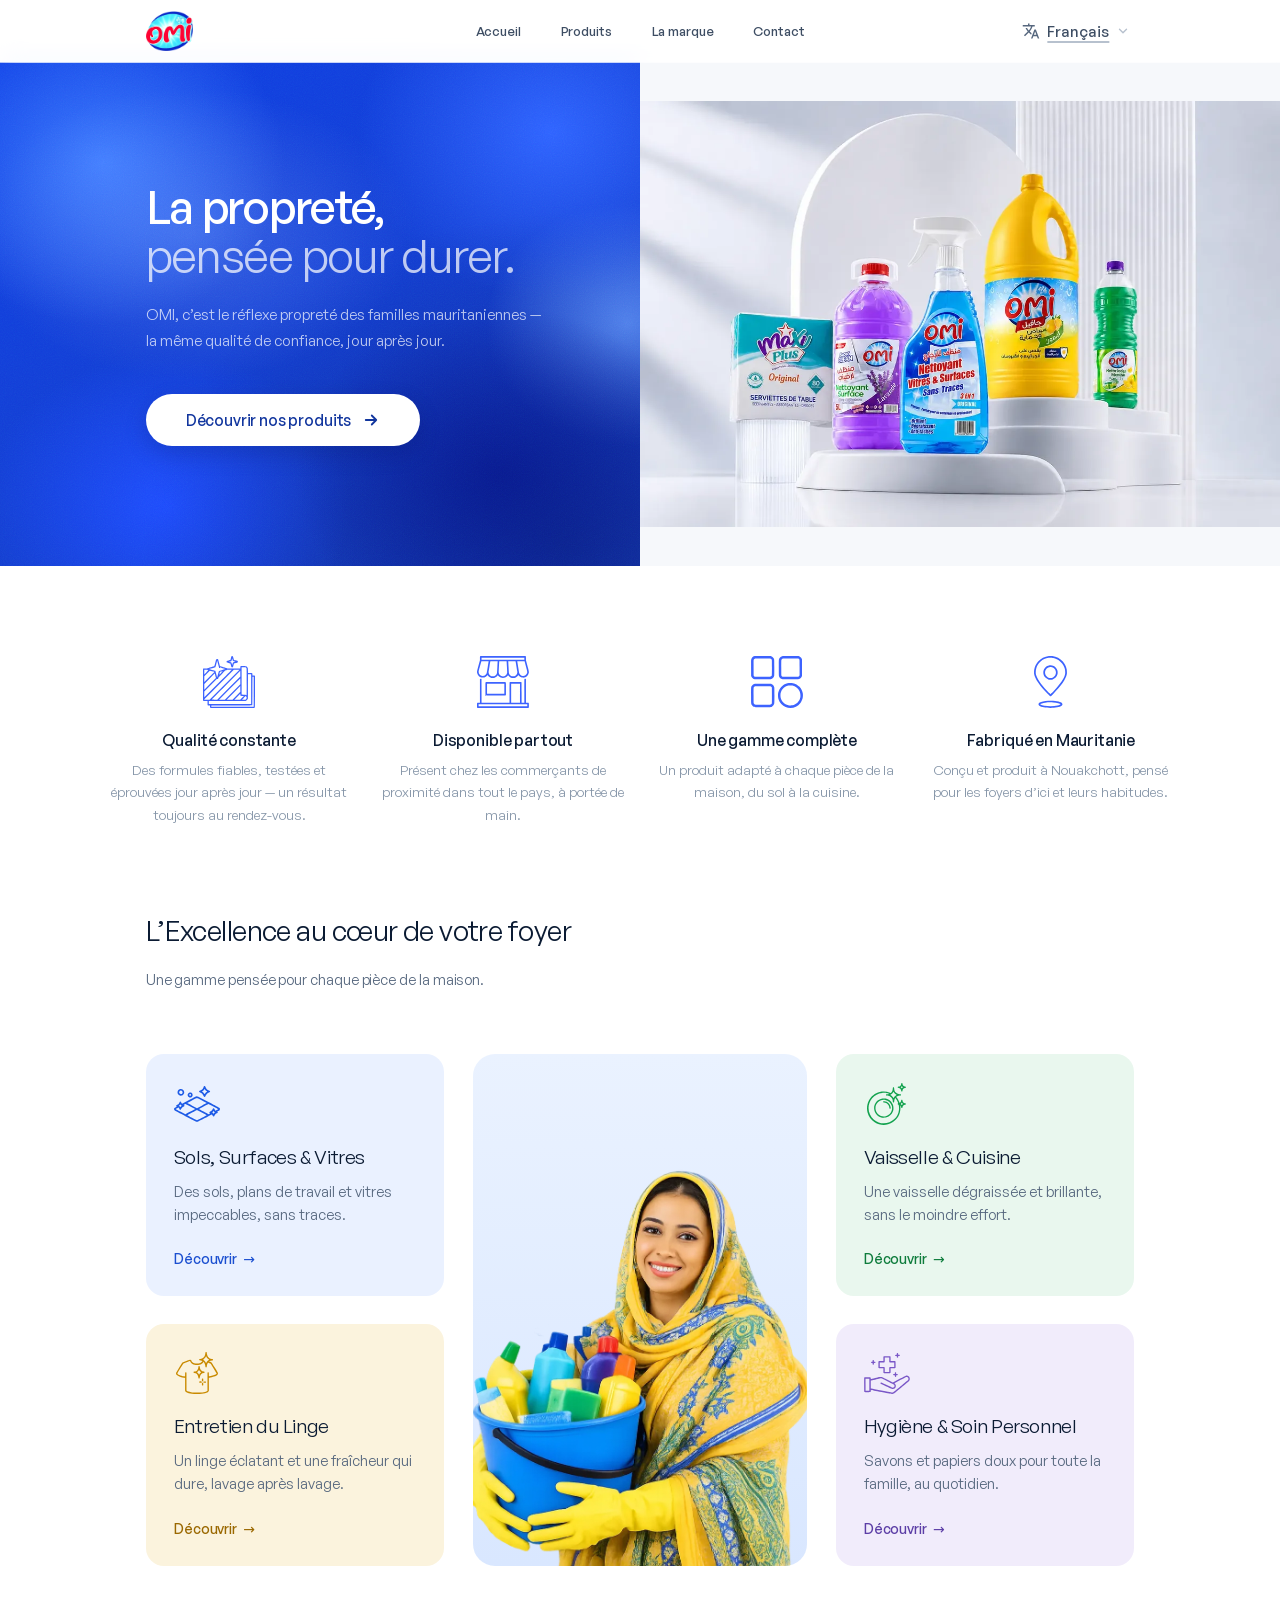
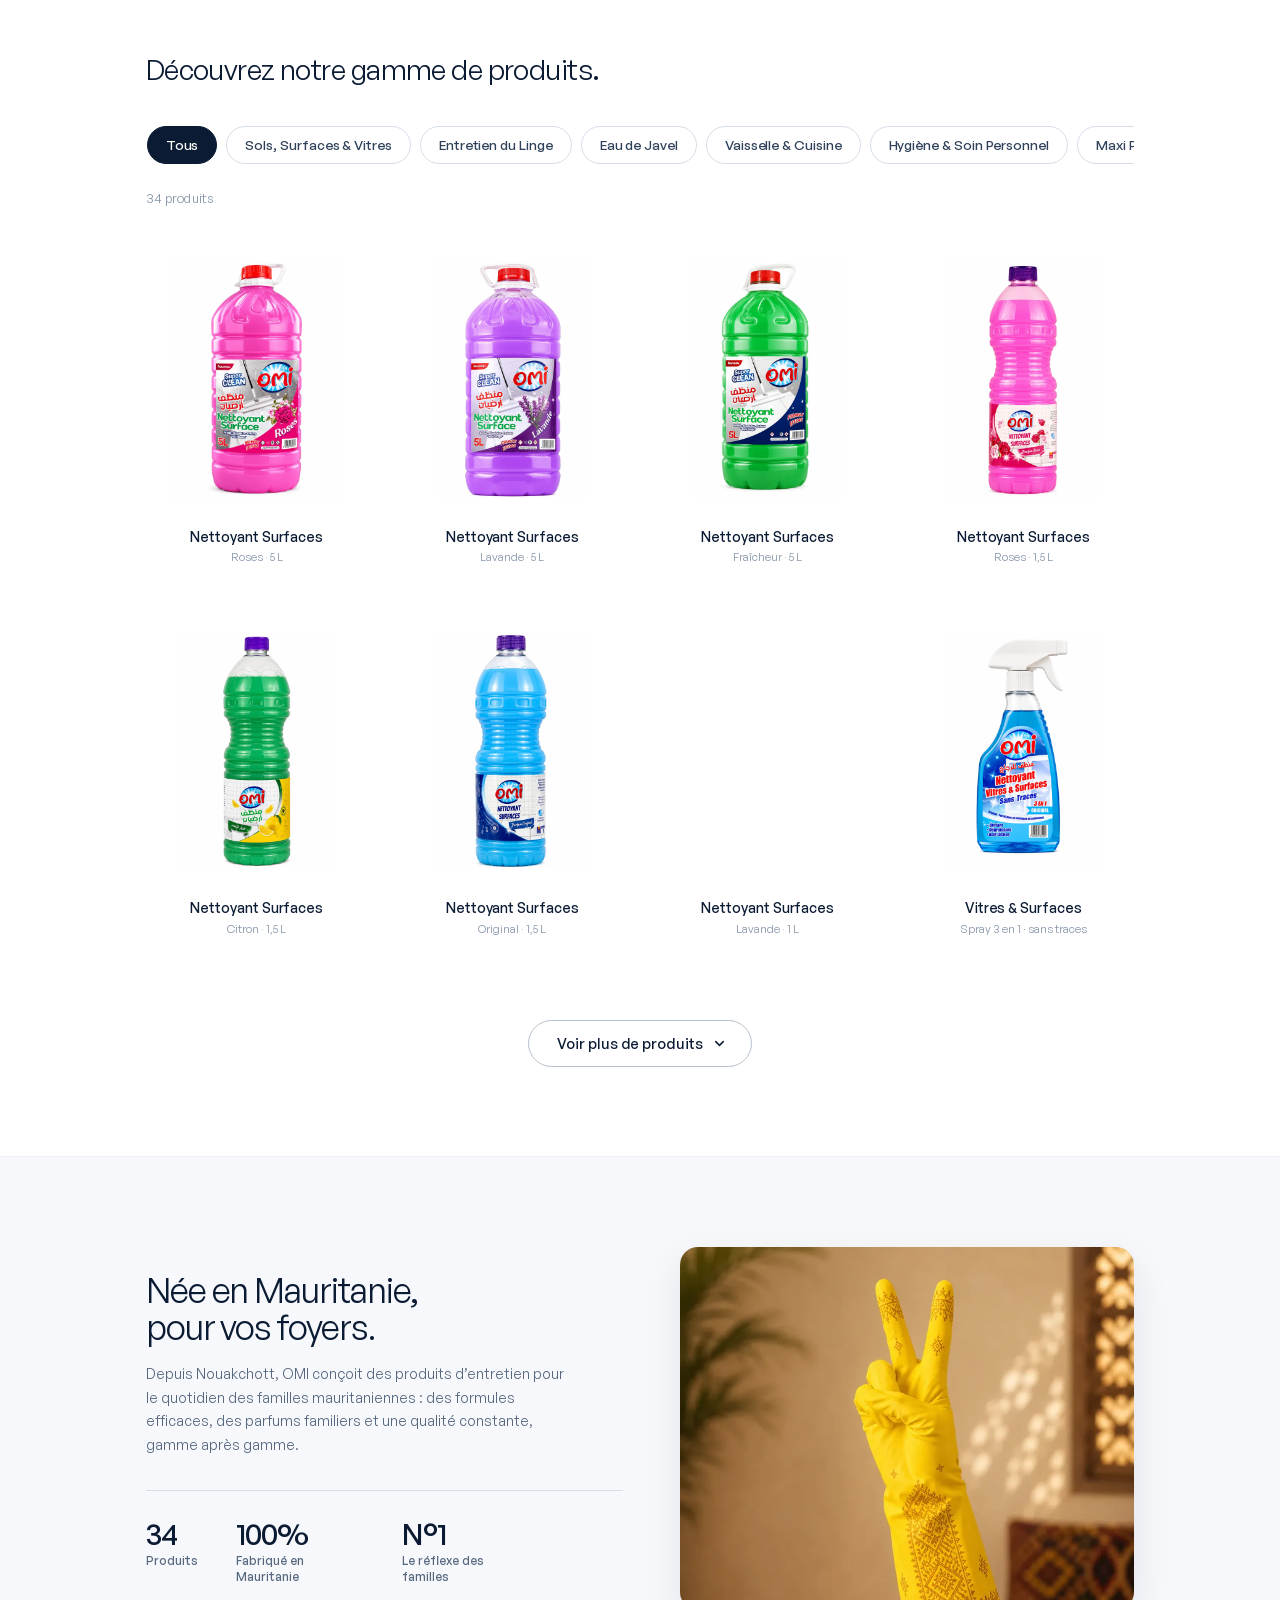
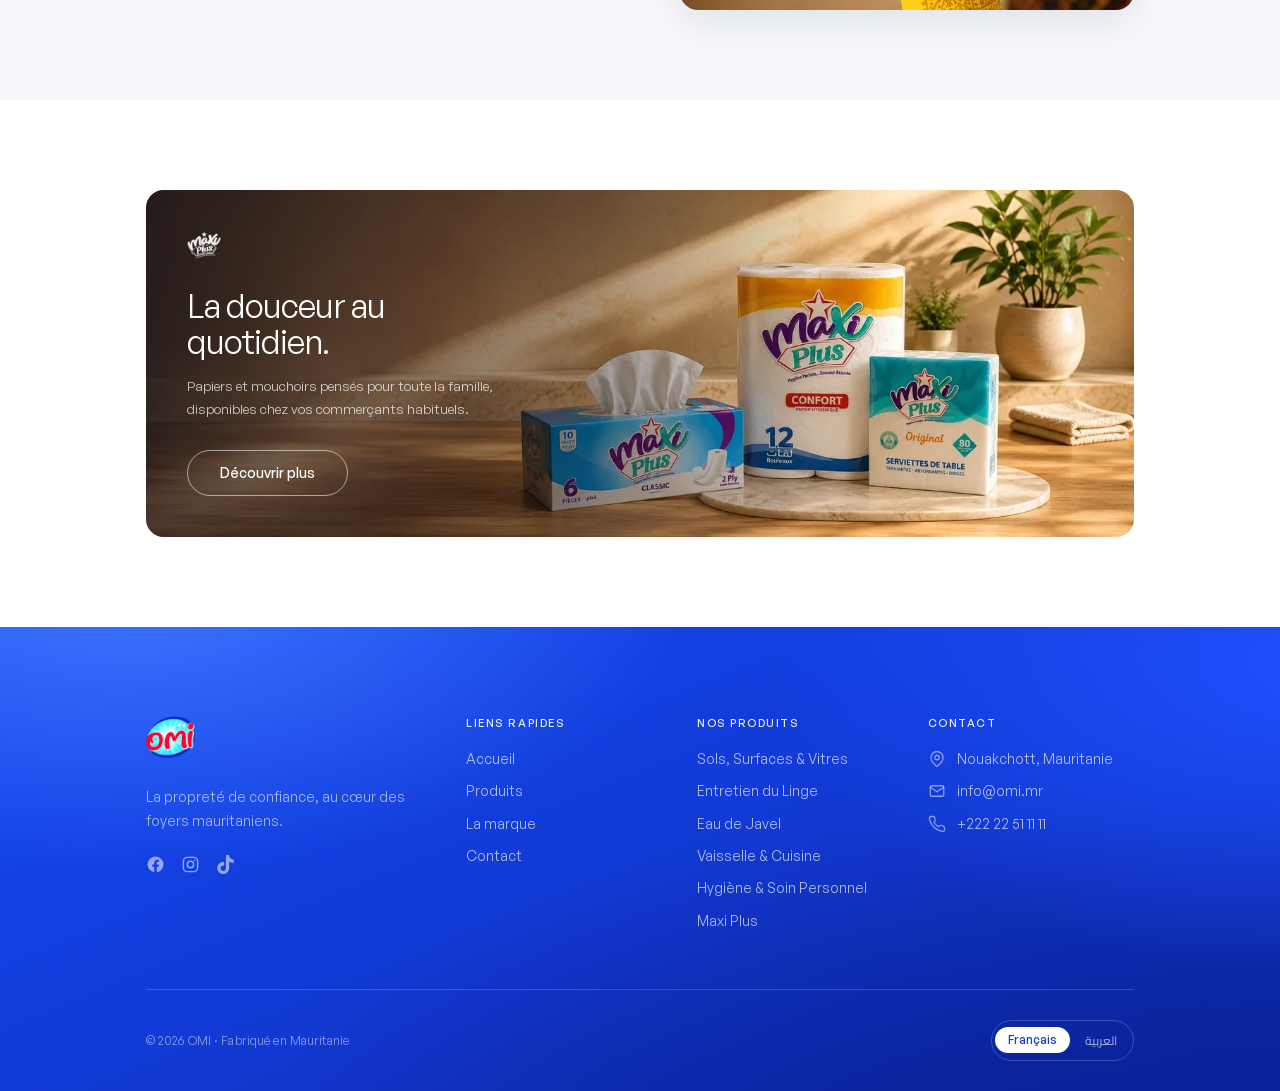
==== commit e89789ea: "Caractéristiques: reuse the homepage trust strip verbatim + write the content MARKUP/CSS — it's now " ====
--- a/index.html
+++ b/index.html
@@ -7,10 +7,10 @@
 <!-- Fonts self-hosted (@font-face in styles.css). Cairo (Arabic) is subset by
      unicode-range and only downloads once AR is selected — FR visitors, who are
      the default, never fetch it. Removes the old render-blocking Google Fonts. -->
-<link rel="preload" href="assets/fonts/general-sans-500.woff2?v=149" as="font" type="font/woff2" crossorigin>
-<link rel="preload" href="assets/fonts/general-sans-600.woff2?v=149" as="font" type="font/woff2" crossorigin>
-<link rel="preload" href="assets/hero-products.webp?v=149" as="image" fetchpriority="high">
-<link rel="stylesheet" href="styles.css?v=149">
+<link rel="preload" href="assets/fonts/general-sans-500.woff2?v=150" as="font" type="font/woff2" crossorigin>
+<link rel="preload" href="assets/fonts/general-sans-600.woff2?v=150" as="font" type="font/woff2" crossorigin>
+<link rel="preload" href="assets/hero-products.webp?v=150" as="image" fetchpriority="high">
+<link rel="stylesheet" href="styles.css?v=150">
 </head>
 <body>
 
@@ -61,7 +61,7 @@
   </div>
   <div class="hero-visual">
     <picture>
-      <img class="hero-photo" src="assets/hero-products.webp?v=149" alt="Gamme de produits OMI"
+      <img class="hero-photo" src="assets/hero-products.webp?v=150" alt="Gamme de produits OMI"
            width="1200" height="799" fetchpriority="high" decoding="async">
     </picture>
   </div>
@@ -268,7 +268,7 @@
   </div>
 </div></footer>
 
-<script src="data.js?v=149"></script>
-<script src="app.js?v=149"></script>
+<script src="data.js?v=150"></script>
+<script src="app.js?v=150"></script>
 </body>
 </html>
--- a/styles.css
+++ b/styles.css
@@ -1,16 +1,16 @@
 /* General Sans — self-hosted from our own domain (Fontshare CDN is unreliable
    on some networks). ?v query busts any stale/failed font cache. */
-@font-face{font-family:'General Sans';src:url('assets/fonts/general-sans-400.woff2?v=149') format('woff2');font-weight:400;font-style:normal;font-display:swap}
-@font-face{font-family:'General Sans';src:url('assets/fonts/general-sans-500.woff2?v=149') format('woff2');font-weight:500;font-style:normal;font-display:swap}
-@font-face{font-family:'General Sans';src:url('assets/fonts/general-sans-600.woff2?v=149') format('woff2');font-weight:600;font-style:normal;font-display:swap}
-@font-face{font-family:'General Sans';src:url('assets/fonts/general-sans-700.woff2?v=149') format('woff2');font-weight:700;font-style:normal;font-display:swap}
+@font-face{font-family:'General Sans';src:url('assets/fonts/general-sans-400.woff2?v=150') format('woff2');font-weight:400;font-style:normal;font-display:swap}
+@font-face{font-family:'General Sans';src:url('assets/fonts/general-sans-500.woff2?v=150') format('woff2');font-weight:500;font-style:normal;font-display:swap}
+@font-face{font-family:'General Sans';src:url('assets/fonts/general-sans-600.woff2?v=150') format('woff2');font-weight:600;font-style:normal;font-display:swap}
+@font-face{font-family:'General Sans';src:url('assets/fonts/general-sans-700.woff2?v=150') format('woff2');font-weight:700;font-style:normal;font-display:swap}
 
 /* Cairo (Arabic) — self-hosted variable font, was a render-blocking Google Fonts
    request on every page (including FR, which never uses it). 3 subset files;
    font-weight range 400 700 = the weights we actually use. */
-@font-face{font-family:'Cairo';src:url('assets/fonts/cairo-arabic.woff2?v=149') format('woff2');font-weight:400 700;font-style:normal;font-display:swap;unicode-range:U+0600-06FF,U+0750-077F,U+0870-088E,U+0890-0891,U+0897-08E1,U+08E3-08FF,U+200C-200E,U+2010-2011,U+204F,U+2E41,U+FB50-FDFF,U+FE70-FE74,U+FE76-FEFC,U+102E0-102FB,U+10E60-10E7E,U+10EC2-10EC4,U+10EFC-10EFF,U+1EE00-1EE03,U+1EE05-1EE1F,U+1EE21-1EE22,U+1EE24,U+1EE27,U+1EE29-1EE32,U+1EE34-1EE37,U+1EE39,U+1EE3B,U+1EE42,U+1EE47,U+1EE49,U+1EE4B,U+1EE4D-1EE4F,U+1EE51-1EE52,U+1EE54,U+1EE57,U+1EE59,U+1EE5B,U+1EE5D,U+1EE5F,U+1EE61-1EE62,U+1EE64,U+1EE67-1EE6A,U+1EE6C-1EE72,U+1EE74-1EE77,U+1EE79-1EE7C,U+1EE7E,U+1EE80-1EE89,U+1EE8B-1EE9B,U+1EEA1-1EEA3,U+1EEA5-1EEA9,U+1EEAB-1EEBB,U+1EEF0-1EEF1}
-@font-face{font-family:'Cairo';src:url('assets/fonts/cairo-latin.woff2?v=149') format('woff2');font-weight:400 700;font-style:normal;font-display:swap;unicode-range:U+0000-00FF,U+0131,U+0152-0153,U+02BB-02BC,U+02C6,U+02DA,U+02DC,U+0304,U+0308,U+0329,U+2000-206F,U+20AC,U+2122,U+2191,U+2193,U+2212,U+2215,U+FEFF,U+FFFD}
-@font-face{font-family:'Cairo';src:url('assets/fonts/cairo-latin-ext.woff2?v=149') format('woff2');font-weight:400 700;font-style:normal;font-display:swap;unicode-range:U+0100-02BA,U+02BD-02C5,U+02C7-02CC,U+02CE-02D7,U+02DD-02FF,U+0304,U+0308,U+0329,U+1D00-1DBF,U+1E00-1E9F,U+1EF2-1EFF,U+2020,U+20A0-20AB,U+20AD-20C0,U+2113,U+2C60-2C7F,U+A720-A7FF}
+@font-face{font-family:'Cairo';src:url('assets/fonts/cairo-arabic.woff2?v=150') format('woff2');font-weight:400 700;font-style:normal;font-display:swap;unicode-range:U+0600-06FF,U+0750-077F,U+0870-088E,U+0890-0891,U+0897-08E1,U+08E3-08FF,U+200C-200E,U+2010-2011,U+204F,U+2E41,U+FB50-FDFF,U+FE70-FE74,U+FE76-FEFC,U+102E0-102FB,U+10E60-10E7E,U+10EC2-10EC4,U+10EFC-10EFF,U+1EE00-1EE03,U+1EE05-1EE1F,U+1EE21-1EE22,U+1EE24,U+1EE27,U+1EE29-1EE32,U+1EE34-1EE37,U+1EE39,U+1EE3B,U+1EE42,U+1EE47,U+1EE49,U+1EE4B,U+1EE4D-1EE4F,U+1EE51-1EE52,U+1EE54,U+1EE57,U+1EE59,U+1EE5B,U+1EE5D,U+1EE5F,U+1EE61-1EE62,U+1EE64,U+1EE67-1EE6A,U+1EE6C-1EE72,U+1EE74-1EE77,U+1EE79-1EE7C,U+1EE7E,U+1EE80-1EE89,U+1EE8B-1EE9B,U+1EEA1-1EEA3,U+1EEA5-1EEA9,U+1EEAB-1EEBB,U+1EEF0-1EEF1}
+@font-face{font-family:'Cairo';src:url('assets/fonts/cairo-latin.woff2?v=150') format('woff2');font-weight:400 700;font-style:normal;font-display:swap;unicode-range:U+0000-00FF,U+0131,U+0152-0153,U+02BB-02BC,U+02C6,U+02DA,U+02DC,U+0304,U+0308,U+0329,U+2000-206F,U+20AC,U+2122,U+2191,U+2193,U+2212,U+2215,U+FEFF,U+FFFD}
+@font-face{font-family:'Cairo';src:url('assets/fonts/cairo-latin-ext.woff2?v=150') format('woff2');font-weight:400 700;font-style:normal;font-display:swap;unicode-range:U+0100-02BA,U+02BD-02C5,U+02C7-02CC,U+02CE-02D7,U+02DD-02FF,U+0304,U+0308,U+0329,U+1D00-1DBF,U+1E00-1E9F,U+1EF2-1EFF,U+2020,U+20A0-20AB,U+20AD-20C0,U+2113,U+2C60-2C7F,U+A720-A7FF}
 
 :root{
   --ink-900:#0B1B33; --ink-700:#2F415A; --ink-600:#3d4d63; --ink-500:#56677E;
@@ -401,36 +401,28 @@
 }
 
 /* ---- CARACTÉRISTIQUES (per-category, under the product grid) ----
-   Deliberately NOT the product page's blue band: this borrows the homepage
-   trust strip's language — white section, a centred 4-up row, icons recoloured
-   to the brand blue via CSS mask, quiet medium-weight labels. Icons come in
-   two flavours: `.is-mask` for a real assets/<icon>.svg, plain for the inline
-   line-art fallback (see featIcon() in category.js). */
+   This IS the homepage trust strip — same .trust-inner / .trust-track /
+   .trust-card / .trust-dots markup and rules (4-up row on desktop, peek
+   carousel + dots on mobile), so everything below is only the section
+   chrome: the heading, and the icon variant for the inline line-art
+   fallback (see featIcon() in category.js). Deliberately NOT the product
+   page's blue .pfeatures band. */
 .cat-feats{background:#fff;padding:var(--sec) 0}
 .cat-feats[hidden]{display:none}
 .cat-feats h2{font-family:var(--font-display);font-weight:400;
   font-size:clamp(22px,2.2vw,30px);letter-spacing:-.02em;line-height:1.1;
-  color:var(--ink-900);margin:0 0 clamp(40px,5vw,64px);text-align:center}
+  color:var(--ink-900);margin:0;text-align:center}
 [dir="rtl"] .cat-feats h2{font-family:var(--font);font-weight:500;letter-spacing:-.005em;line-height:1.3}
-
-.cat-feat-grid{display:grid;grid-template-columns:repeat(4,1fr);gap:clamp(28px,3vw,44px)}
-.cat-feat{display:flex;flex-direction:column;align-items:center;text-align:center;
-  gap:clamp(16px,1.8vw,22px)}
-/* one fixed square box so a filled mask icon and a line-art SVG sit the same size */
-.cat-feat-ic{width:52px;height:52px;flex:none;display:inline-flex;
-  align-items:center;justify-content:center;color:#3D63FF}
-.cat-feat-ic.is-mask{background:#3D63FF;
-  -webkit-mask:var(--ic) center/contain no-repeat;mask:var(--ic) center/contain no-repeat}
-.cat-feat-ic svg{width:100%;height:100%;display:block}
-.cat-feat-lbl{font-family:var(--font-display);font-weight:500;font-size:15px;
-  letter-spacing:-.01em;line-height:1.35;color:var(--ink-900);max-width:18ch}
-[dir="rtl"] .cat-feat-lbl{font-family:var(--font);font-weight:500;font-size:16px;line-height:1.6}
-
-@media(max-width:767px){
-  .cat-feat-grid{grid-template-columns:1fr 1fr;gap:clamp(30px,7vw,42px) clamp(16px,4vw,24px)}
-  .cat-feat-ic{width:46px;height:46px}
-  .cat-feat-lbl{font-size:14px}
-}
+/* the section already owns its vertical rhythm; .trust-inner's own var(--sec)
+   top padding would double it, so it just supplies the title→cards gap */
+.cat-feats .trust-inner{padding-top:clamp(40px,5vw,64px);padding-bottom:0}
+
+/* icon fallback: no mask, colour the inline SVG instead (matches the masked
+   icons' blue at each breakpoint) */
+.trust-icon.is-svg{background:none;color:#1E4DFF;
+  display:inline-flex;align-items:center;justify-content:center}
+.trust-icon.is-svg svg{width:100%;height:100%;display:block}
+@media(min-width:768px){.trust-icon.is-svg{color:#3D63FF}}
 
 /* ================= PRODUCT RANGE ================= */
 /* symmetric: top provides the gap from the services section, bottom keeps the
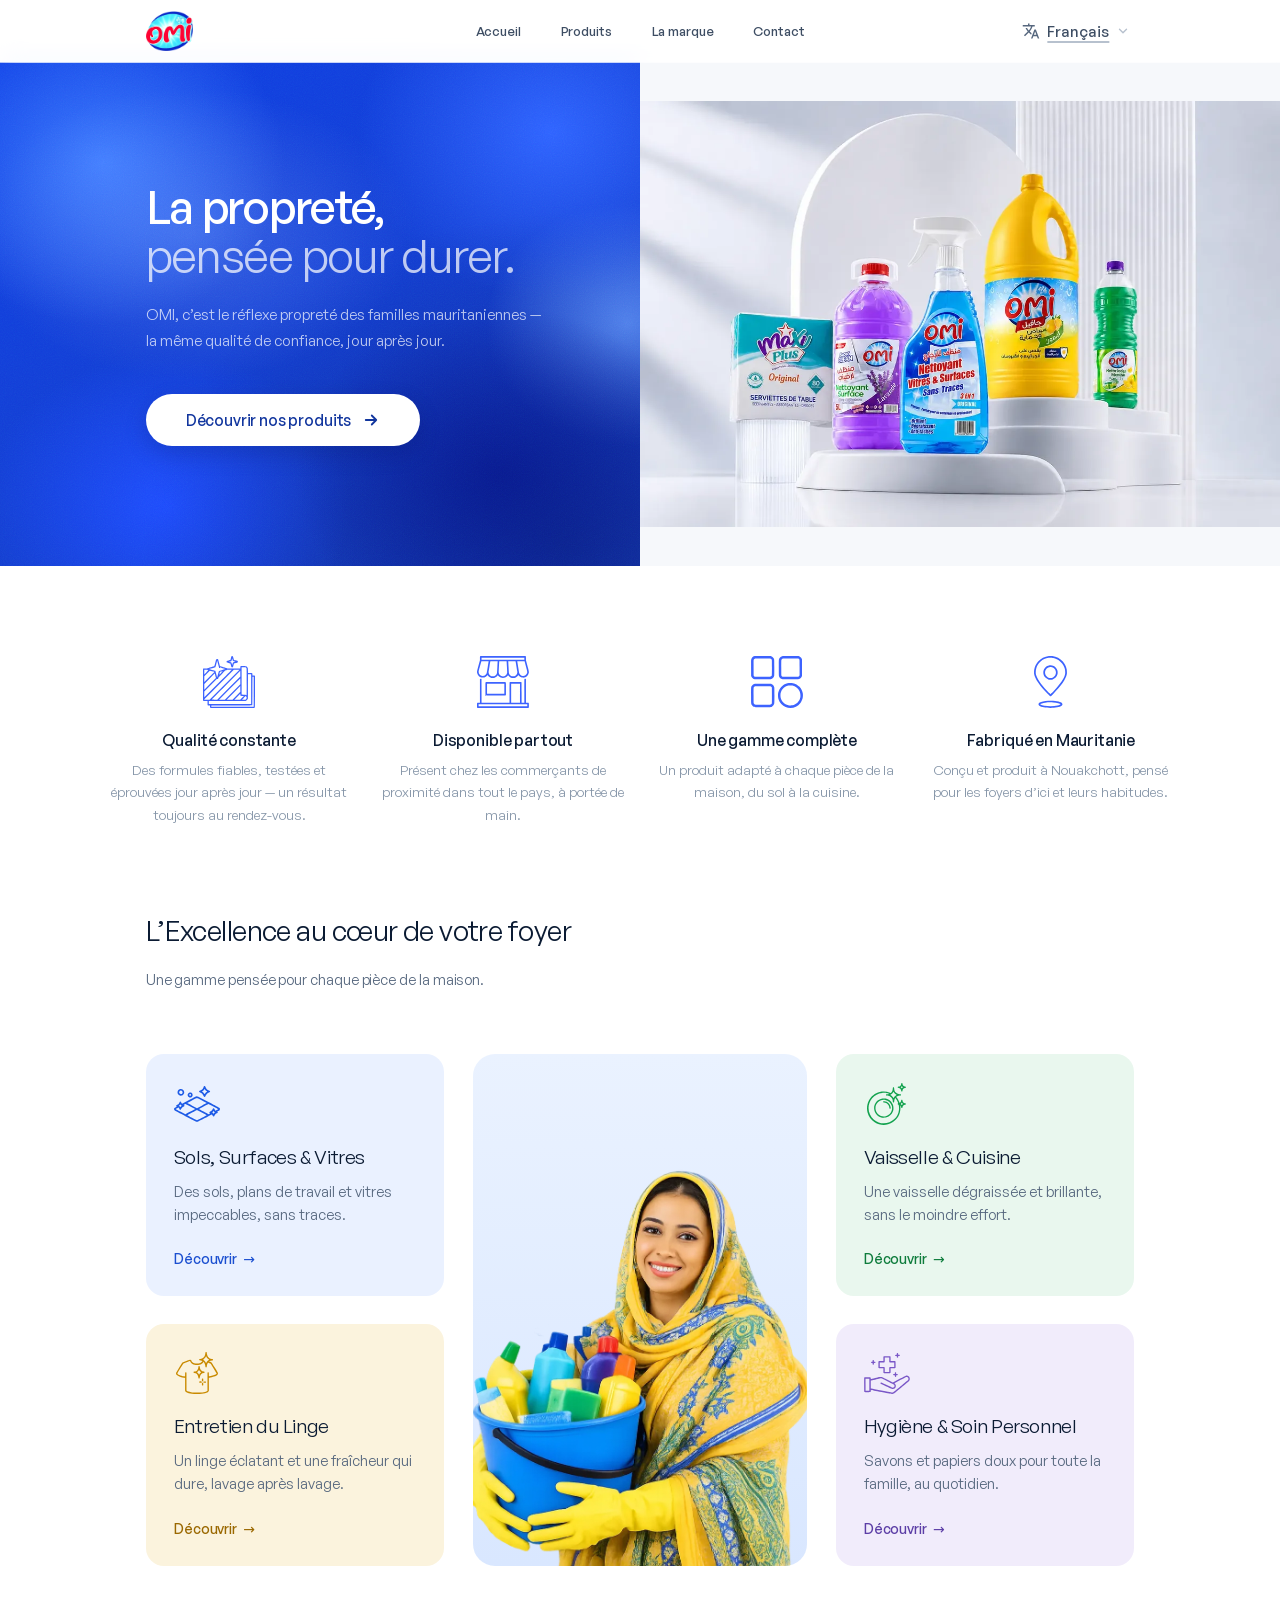
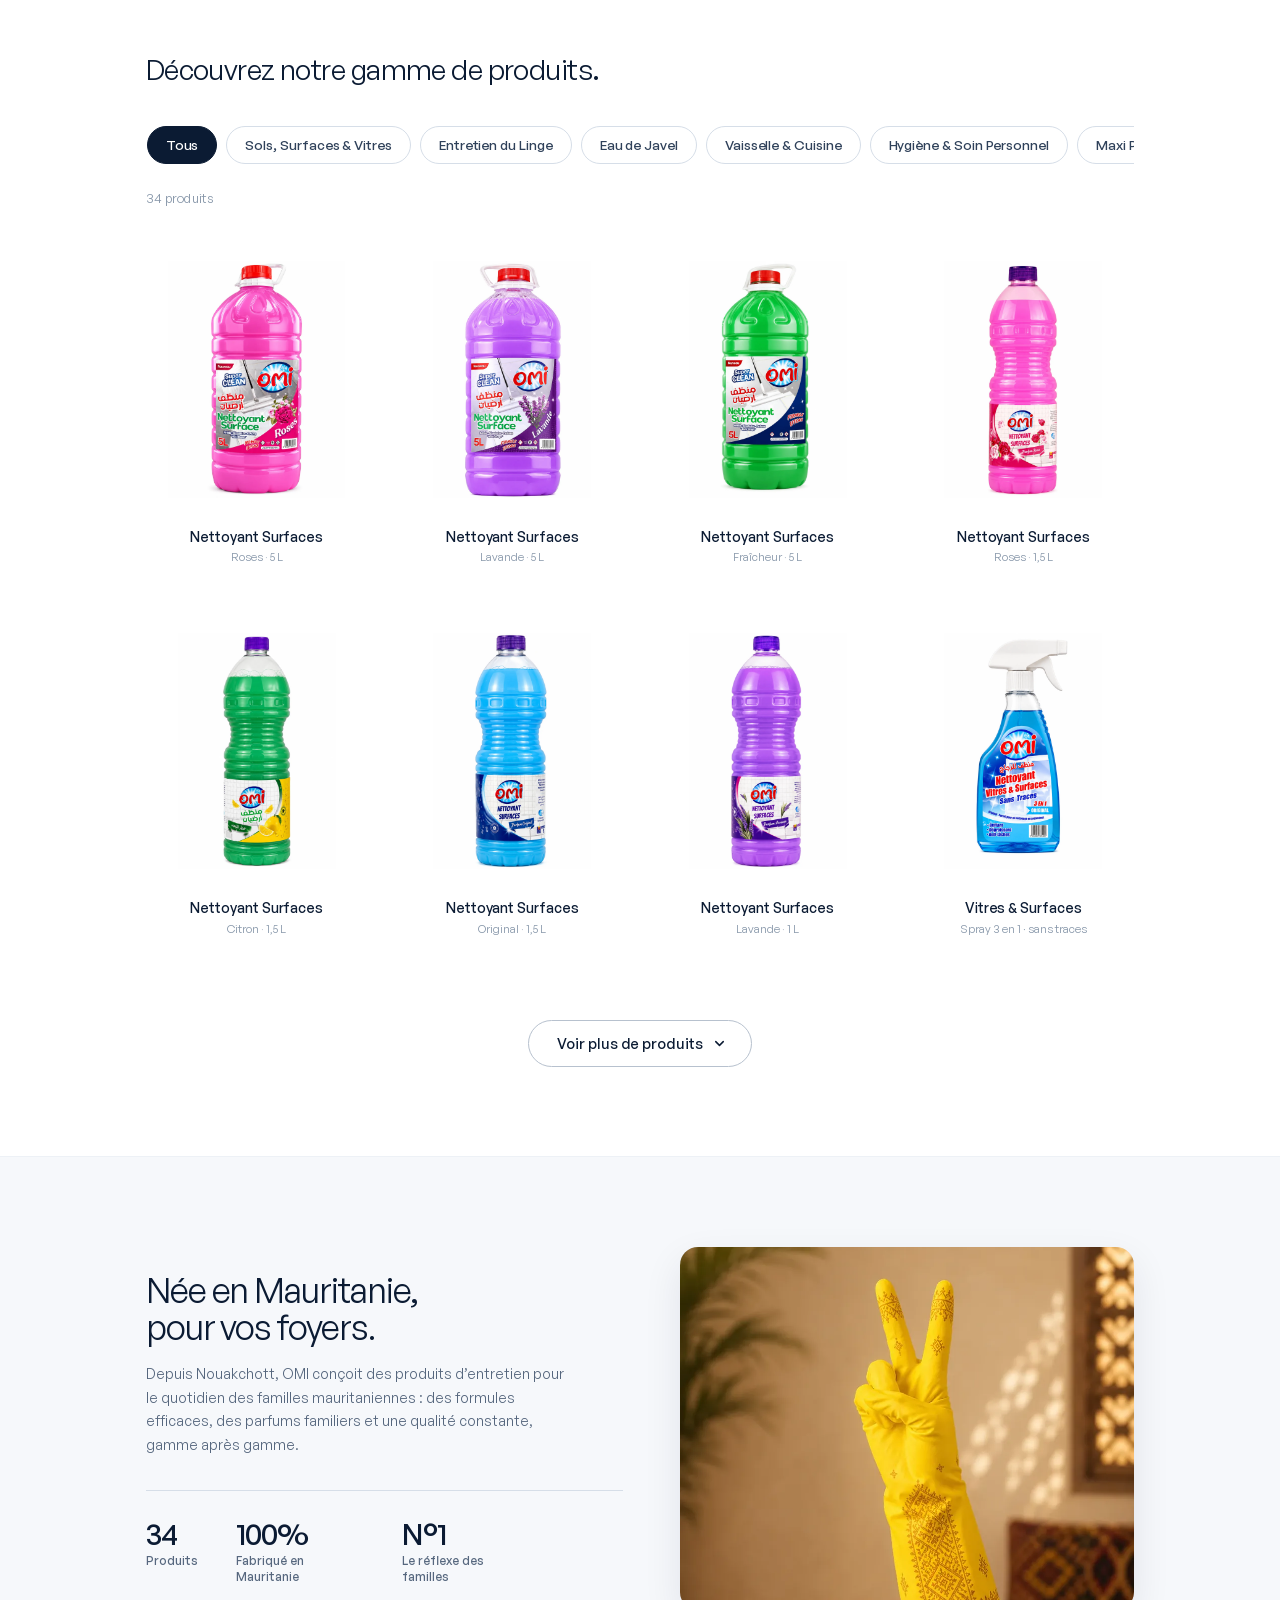
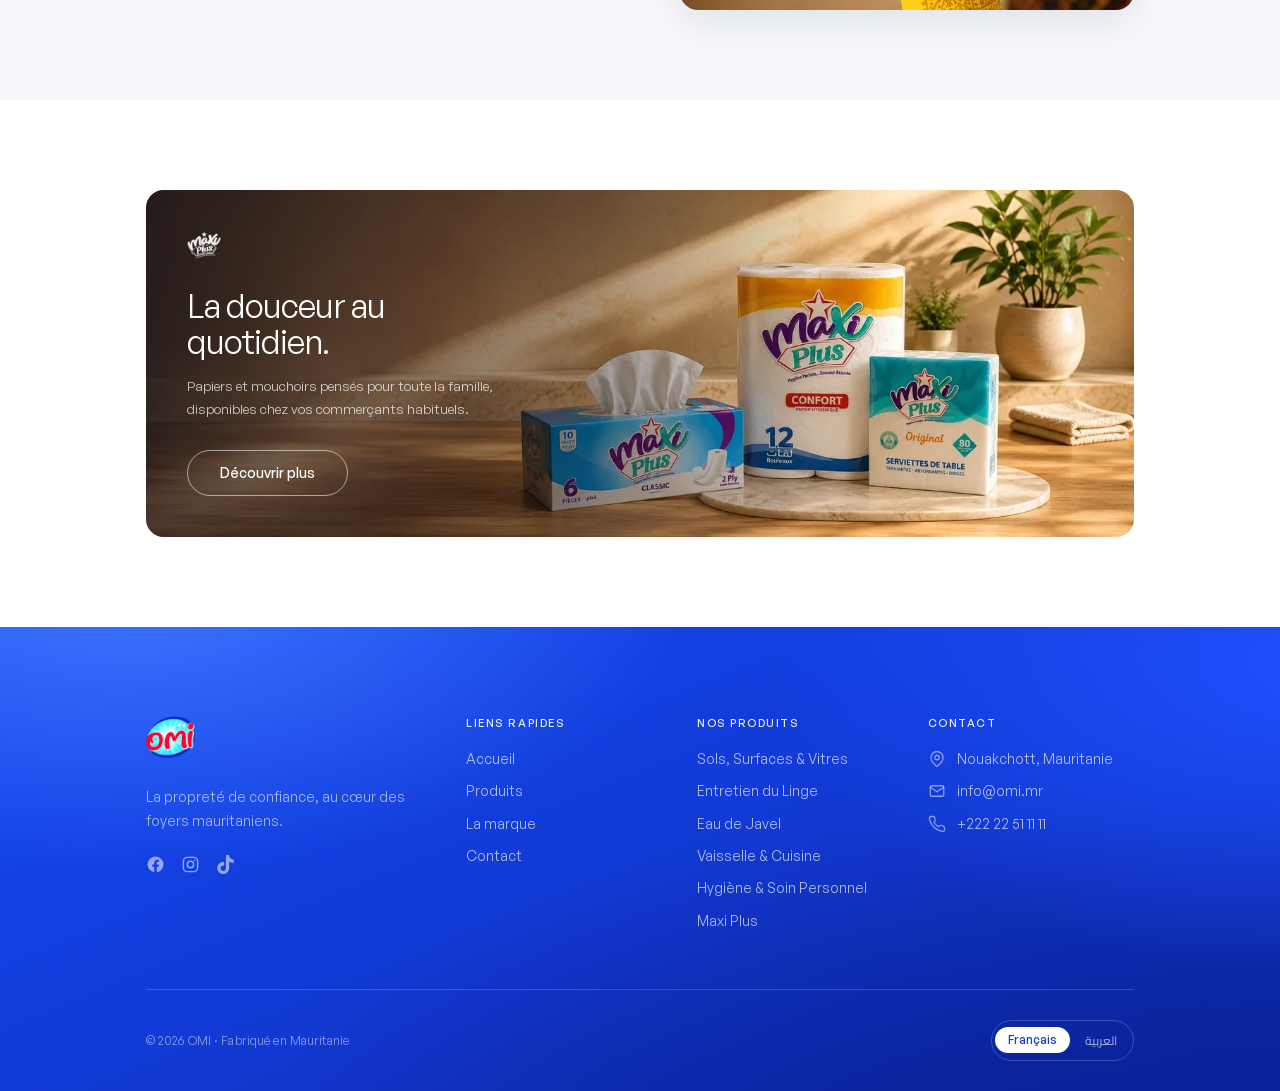
==== commit 90f5ad16: "Register the 6 new feature icons (linge complete, javel 3/4) Adds stain-removal, freshness, fabric-c" ====
--- a/index.html
+++ b/index.html
@@ -7,10 +7,10 @@
 <!-- Fonts self-hosted (@font-face in styles.css). Cairo (Arabic) is subset by
      unicode-range and only downloads once AR is selected — FR visitors, who are
      the default, never fetch it. Removes the old render-blocking Google Fonts. -->
-<link rel="preload" href="assets/fonts/general-sans-500.woff2?v=150" as="font" type="font/woff2" crossorigin>
-<link rel="preload" href="assets/fonts/general-sans-600.woff2?v=150" as="font" type="font/woff2" crossorigin>
-<link rel="preload" href="assets/hero-products.webp?v=150" as="image" fetchpriority="high">
-<link rel="stylesheet" href="styles.css?v=150">
+<link rel="preload" href="assets/fonts/general-sans-500.woff2?v=151" as="font" type="font/woff2" crossorigin>
+<link rel="preload" href="assets/fonts/general-sans-600.woff2?v=151" as="font" type="font/woff2" crossorigin>
+<link rel="preload" href="assets/hero-products.webp?v=151" as="image" fetchpriority="high">
+<link rel="stylesheet" href="styles.css?v=151">
 </head>
 <body>
 
@@ -61,7 +61,7 @@
   </div>
   <div class="hero-visual">
     <picture>
-      <img class="hero-photo" src="assets/hero-products.webp?v=150" alt="Gamme de produits OMI"
+      <img class="hero-photo" src="assets/hero-products.webp?v=151" alt="Gamme de produits OMI"
            width="1200" height="799" fetchpriority="high" decoding="async">
     </picture>
   </div>
@@ -268,7 +268,7 @@
   </div>
 </div></footer>
 
-<script src="data.js?v=150"></script>
-<script src="app.js?v=150"></script>
+<script src="data.js?v=151"></script>
+<script src="app.js?v=151"></script>
 </body>
 </html>
--- a/styles.css
+++ b/styles.css
@@ -1,16 +1,16 @@
 /* General Sans — self-hosted from our own domain (Fontshare CDN is unreliable
    on some networks). ?v query busts any stale/failed font cache. */
-@font-face{font-family:'General Sans';src:url('assets/fonts/general-sans-400.woff2?v=150') format('woff2');font-weight:400;font-style:normal;font-display:swap}
-@font-face{font-family:'General Sans';src:url('assets/fonts/general-sans-500.woff2?v=150') format('woff2');font-weight:500;font-style:normal;font-display:swap}
-@font-face{font-family:'General Sans';src:url('assets/fonts/general-sans-600.woff2?v=150') format('woff2');font-weight:600;font-style:normal;font-display:swap}
-@font-face{font-family:'General Sans';src:url('assets/fonts/general-sans-700.woff2?v=150') format('woff2');font-weight:700;font-style:normal;font-display:swap}
+@font-face{font-family:'General Sans';src:url('assets/fonts/general-sans-400.woff2?v=151') format('woff2');font-weight:400;font-style:normal;font-display:swap}
+@font-face{font-family:'General Sans';src:url('assets/fonts/general-sans-500.woff2?v=151') format('woff2');font-weight:500;font-style:normal;font-display:swap}
+@font-face{font-family:'General Sans';src:url('assets/fonts/general-sans-600.woff2?v=151') format('woff2');font-weight:600;font-style:normal;font-display:swap}
+@font-face{font-family:'General Sans';src:url('assets/fonts/general-sans-700.woff2?v=151') format('woff2');font-weight:700;font-style:normal;font-display:swap}
 
 /* Cairo (Arabic) — self-hosted variable font, was a render-blocking Google Fonts
    request on every page (including FR, which never uses it). 3 subset files;
    font-weight range 400 700 = the weights we actually use. */
-@font-face{font-family:'Cairo';src:url('assets/fonts/cairo-arabic.woff2?v=150') format('woff2');font-weight:400 700;font-style:normal;font-display:swap;unicode-range:U+0600-06FF,U+0750-077F,U+0870-088E,U+0890-0891,U+0897-08E1,U+08E3-08FF,U+200C-200E,U+2010-2011,U+204F,U+2E41,U+FB50-FDFF,U+FE70-FE74,U+FE76-FEFC,U+102E0-102FB,U+10E60-10E7E,U+10EC2-10EC4,U+10EFC-10EFF,U+1EE00-1EE03,U+1EE05-1EE1F,U+1EE21-1EE22,U+1EE24,U+1EE27,U+1EE29-1EE32,U+1EE34-1EE37,U+1EE39,U+1EE3B,U+1EE42,U+1EE47,U+1EE49,U+1EE4B,U+1EE4D-1EE4F,U+1EE51-1EE52,U+1EE54,U+1EE57,U+1EE59,U+1EE5B,U+1EE5D,U+1EE5F,U+1EE61-1EE62,U+1EE64,U+1EE67-1EE6A,U+1EE6C-1EE72,U+1EE74-1EE77,U+1EE79-1EE7C,U+1EE7E,U+1EE80-1EE89,U+1EE8B-1EE9B,U+1EEA1-1EEA3,U+1EEA5-1EEA9,U+1EEAB-1EEBB,U+1EEF0-1EEF1}
-@font-face{font-family:'Cairo';src:url('assets/fonts/cairo-latin.woff2?v=150') format('woff2');font-weight:400 700;font-style:normal;font-display:swap;unicode-range:U+0000-00FF,U+0131,U+0152-0153,U+02BB-02BC,U+02C6,U+02DA,U+02DC,U+0304,U+0308,U+0329,U+2000-206F,U+20AC,U+2122,U+2191,U+2193,U+2212,U+2215,U+FEFF,U+FFFD}
-@font-face{font-family:'Cairo';src:url('assets/fonts/cairo-latin-ext.woff2?v=150') format('woff2');font-weight:400 700;font-style:normal;font-display:swap;unicode-range:U+0100-02BA,U+02BD-02C5,U+02C7-02CC,U+02CE-02D7,U+02DD-02FF,U+0304,U+0308,U+0329,U+1D00-1DBF,U+1E00-1E9F,U+1EF2-1EFF,U+2020,U+20A0-20AB,U+20AD-20C0,U+2113,U+2C60-2C7F,U+A720-A7FF}
+@font-face{font-family:'Cairo';src:url('assets/fonts/cairo-arabic.woff2?v=151') format('woff2');font-weight:400 700;font-style:normal;font-display:swap;unicode-range:U+0600-06FF,U+0750-077F,U+0870-088E,U+0890-0891,U+0897-08E1,U+08E3-08FF,U+200C-200E,U+2010-2011,U+204F,U+2E41,U+FB50-FDFF,U+FE70-FE74,U+FE76-FEFC,U+102E0-102FB,U+10E60-10E7E,U+10EC2-10EC4,U+10EFC-10EFF,U+1EE00-1EE03,U+1EE05-1EE1F,U+1EE21-1EE22,U+1EE24,U+1EE27,U+1EE29-1EE32,U+1EE34-1EE37,U+1EE39,U+1EE3B,U+1EE42,U+1EE47,U+1EE49,U+1EE4B,U+1EE4D-1EE4F,U+1EE51-1EE52,U+1EE54,U+1EE57,U+1EE59,U+1EE5B,U+1EE5D,U+1EE5F,U+1EE61-1EE62,U+1EE64,U+1EE67-1EE6A,U+1EE6C-1EE72,U+1EE74-1EE77,U+1EE79-1EE7C,U+1EE7E,U+1EE80-1EE89,U+1EE8B-1EE9B,U+1EEA1-1EEA3,U+1EEA5-1EEA9,U+1EEAB-1EEBB,U+1EEF0-1EEF1}
+@font-face{font-family:'Cairo';src:url('assets/fonts/cairo-latin.woff2?v=151') format('woff2');font-weight:400 700;font-style:normal;font-display:swap;unicode-range:U+0000-00FF,U+0131,U+0152-0153,U+02BB-02BC,U+02C6,U+02DA,U+02DC,U+0304,U+0308,U+0329,U+2000-206F,U+20AC,U+2122,U+2191,U+2193,U+2212,U+2215,U+FEFF,U+FFFD}
+@font-face{font-family:'Cairo';src:url('assets/fonts/cairo-latin-ext.woff2?v=151') format('woff2');font-weight:400 700;font-style:normal;font-display:swap;unicode-range:U+0100-02BA,U+02BD-02C5,U+02C7-02CC,U+02CE-02D7,U+02DD-02FF,U+0304,U+0308,U+0329,U+1D00-1DBF,U+1E00-1E9F,U+1EF2-1EFF,U+2020,U+20A0-20AB,U+20AD-20C0,U+2113,U+2C60-2C7F,U+A720-A7FF}
 
 :root{
   --ink-900:#0B1B33; --ink-700:#2F415A; --ink-600:#3d4d63; --ink-500:#56677E;
